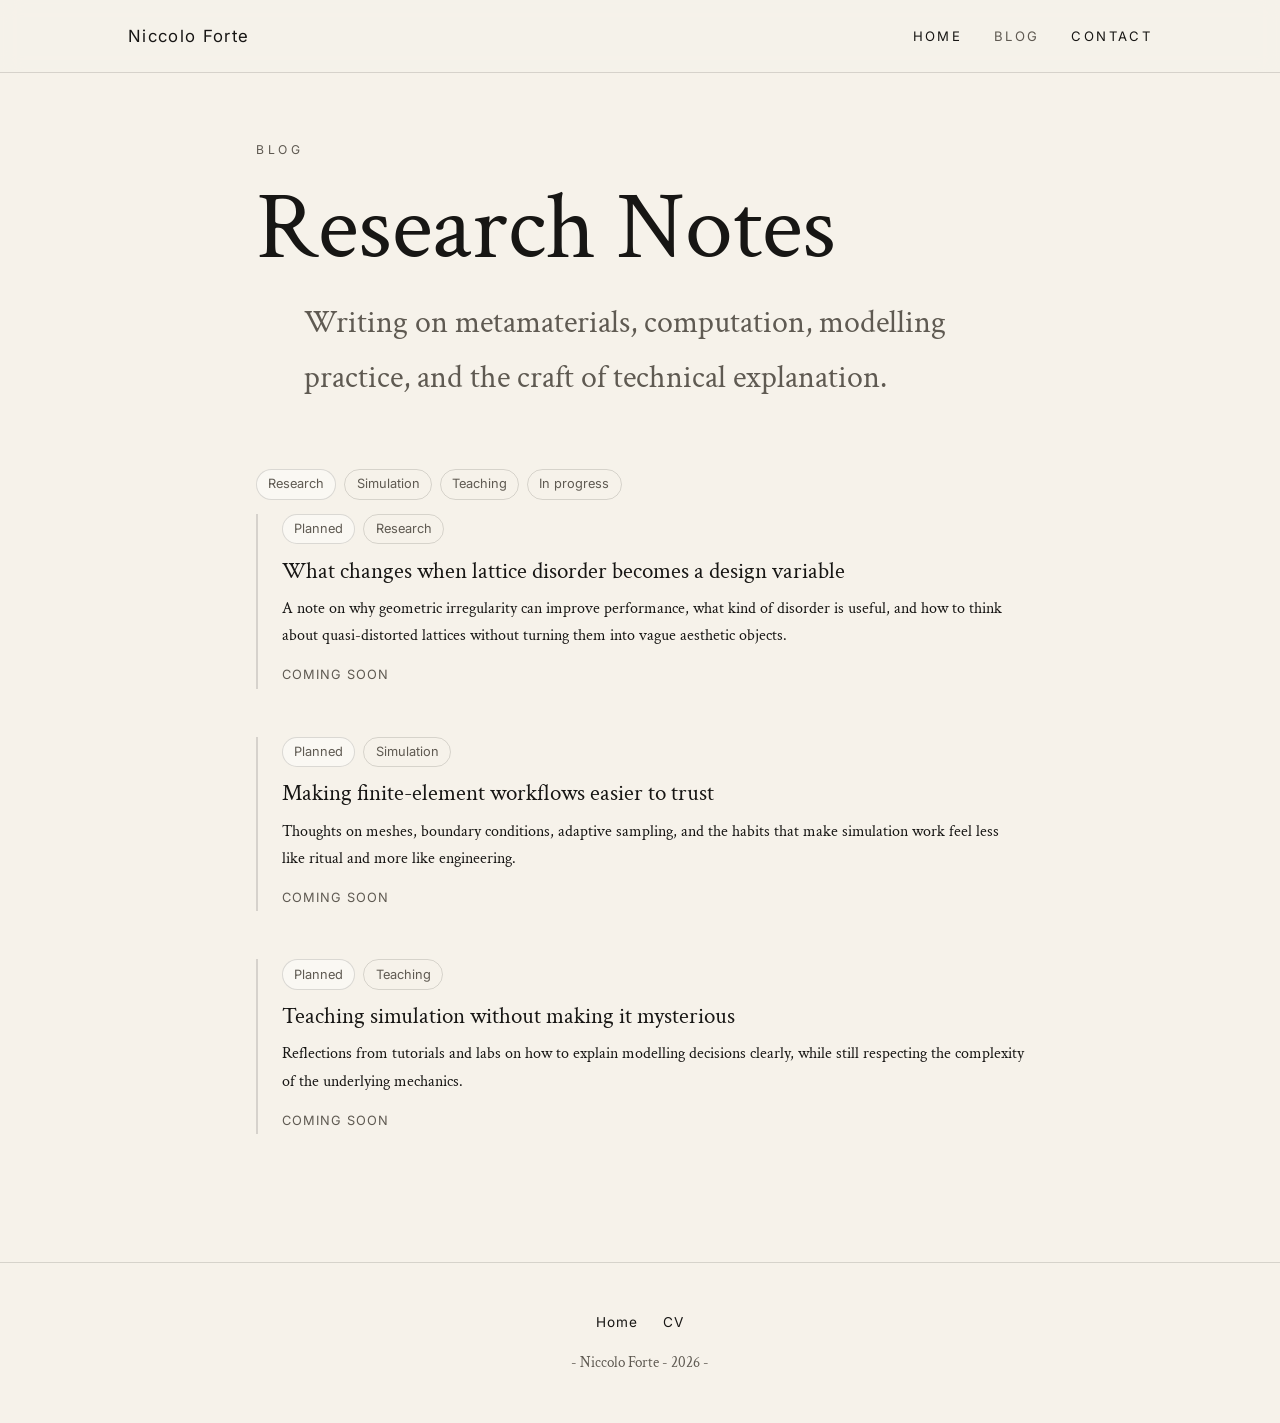
==== blog.html @ 818014cf "Fix website layout and reset to default before personalization." ====
<!DOCTYPE html>
<html lang="en">
  <head>
    <meta charset="UTF-8" />
    <meta name="viewport" content="width=device-width, initial-scale=1.0" />
    <title>Niccolo Forte | Blog</title>
    <meta
      name="description"
      content="Writing by Niccolo Forte on lattice metamaterials, simulation workflows, engineering judgement, and technical teaching."
    />
    <meta name="theme-color" content="#f6f2ea" />
    <link rel="preconnect" href="https://fonts.googleapis.com" />
    <link rel="preconnect" href="https://fonts.gstatic.com" crossorigin />
    <link
      href="https://fonts.googleapis.com/css2?family=Crimson+Text:wght@400;600;700&family=Inter:wght@400;500;600&display=swap"
      rel="stylesheet"
    />
    <link rel="icon" type="image/svg+xml" href="favicon.svg" />
    <link rel="stylesheet" href="style.css" />
  </head>
  <body>
    <header class="site-header">
      <div class="frame nav-frame">
        <a class="site-name" href="index.html">Niccolo Forte</a>

        <button
          class="nav-toggle"
          id="navToggle"
          aria-expanded="false"
          aria-controls="siteNav"
          aria-label="Toggle menu"
        >
          <span></span>
          <span></span>
          <span></span>
        </button>

        <nav class="site-nav" id="siteNav">
          <a href="index.html">Home</a>
          <a href="blog.html" aria-current="page">Blog</a>
          <a href="index.html#contact">Contact</a>
        </nav>
      </div>
    </header>

    <main>
      <section class="blog-hero">
        <div class="section-inner narrow reveal">
          <p class="hero-role">Blog</p>
          <h1 class="blog-title">Research Notes</h1>
          <p class="blog-subtitle">
            Writing on metamaterials, computation, modelling practice, and the craft of technical
            explanation.
          </p>
        </div>
      </section>

      <section class="section blog-section">
        <div class="section-inner narrow">
          <div class="tag-row reveal">
            <span class="tag">Research</span>
            <span class="tag tag-muted">Simulation</span>
            <span class="tag tag-muted">Teaching</span>
            <span class="tag tag-muted">In progress</span>
          </div>

          <div class="timeline-list blog-list">
            <article class="timeline-item reveal">
              <div class="tag-row">
                <span class="tag">Planned</span>
                <span class="tag tag-muted">Research</span>
              </div>
              <h2 class="blog-entry-title">What changes when lattice disorder becomes a design variable</h2>
              <p>
                A note on why geometric irregularity can improve performance, what kind of disorder
                is useful, and how to think about quasi-distorted lattices without turning them into
                vague aesthetic objects.
              </p>
              <span class="blog-more">Coming soon</span>
            </article>

            <article class="timeline-item reveal" style="--delay: 80ms">
              <div class="tag-row">
                <span class="tag">Planned</span>
                <span class="tag tag-muted">Simulation</span>
              </div>
              <h2 class="blog-entry-title">Making finite-element workflows easier to trust</h2>
              <p>
                Thoughts on meshes, boundary conditions, adaptive sampling, and the habits that make
                simulation work feel less like ritual and more like engineering.
              </p>
              <span class="blog-more">Coming soon</span>
            </article>

            <article class="timeline-item reveal" style="--delay: 160ms">
              <div class="tag-row">
                <span class="tag">Planned</span>
                <span class="tag tag-muted">Teaching</span>
              </div>
              <h2 class="blog-entry-title">Teaching simulation without making it mysterious</h2>
              <p>
                Reflections from tutorials and labs on how to explain modelling decisions clearly,
                while still respecting the complexity of the underlying mechanics.
              </p>
              <span class="blog-more">Coming soon</span>
            </article>
          </div>
        </div>
      </section>
    </main>

    <footer class="site-footer">
      <div class="section-inner footer-inner">
        <div class="footer-links">
          <a href="index.html">Home</a>
          <a href="assets/Niccolo-Forte-CV.pdf" target="_blank" rel="noreferrer">CV</a>
        </div>
        <p>- Niccolo Forte - <span id="year"></span> -</p>
      </div>
    </footer>

    <script src="script.js"></script>
  </body>
</html>
---- style.css ----
:root {
  --bg: #f6f2ea;
  --bg-soft: #f1ece3;
  --card: #efe8de;
  --text: #171614;
  --muted: #5f5a52;
  --border: rgba(23, 22, 20, 0.14);
  --border-strong: rgba(23, 22, 20, 0.24);
  --accent: #22201d;
  --accent-soft: rgba(23, 22, 20, 0.04);
  --frame: 64rem;
  --narrow: 48rem;
  --transition: 220ms ease;
}

* {
  box-sizing: border-box;
}

html {
  scroll-behavior: smooth;
}

body {
  margin: 0;
  background: var(--bg);
  color: var(--text);
  font-family: "Crimson Text", Georgia, serif;
  line-height: 1.7;
}

img,
svg {
  display: block;
  max-width: 100%;
}

a {
  color: inherit;
  text-decoration: none;
}

p {
  margin: 0;
}

h1,
h2,
h3 {
  margin: 0;
  font-weight: 400;
  letter-spacing: 0;
  line-height: 1.08;
}

button,
a,
.site-nav,
.site-name,
.hero-role,
.hero-links,
.section-index,
.tag,
.timeline-meta,
.timeline-subtle,
.outline-button,
.footer-links,
.blog-more {
  font-family: "Inter", "Segoe UI", sans-serif;
}

.frame,
.section-inner {
  width: min(calc(100% - 3rem), var(--frame));
  margin: 0 auto;
}

.narrow {
  width: min(calc(100% - 3rem), var(--narrow));
}

.center-text {
  text-align: center;
}

.site-header {
  position: fixed;
  inset: 0 0 auto;
  z-index: 20;
  background: rgba(246, 242, 234, 0.9);
  backdrop-filter: blur(10px);
  border-bottom: 1px solid var(--border);
}

.nav-frame {
  min-height: 4.5rem;
  display: flex;
  align-items: center;
  justify-content: space-between;
  gap: 1.5rem;
}

.site-name {
  font-size: 1.05rem;
  letter-spacing: 0.08em;
}

.site-nav {
  display: flex;
  align-items: center;
  gap: 2rem;
  font-size: 0.82rem;
  letter-spacing: 0.18em;
  text-transform: uppercase;
}

.site-nav a,
.footer-links a,
.hero-links a,
.inline-link,
.outline-button {
  transition:
    color var(--transition),
    border-color var(--transition),
    background-color var(--transition),
    transform var(--transition);
}

.site-nav a:hover,
.site-nav a:focus-visible,
.footer-links a:hover,
.hero-links a:hover,
.inline-link:hover {
  color: var(--muted);
}

.site-nav a[aria-current="page"] {
  color: var(--muted);
}

.nav-toggle {
  display: none;
  width: 1.5rem;
  height: 1.1rem;
  padding: 0;
  border: 0;
  background: transparent;
  cursor: pointer;
  position: relative;
}

.nav-toggle span {
  position: absolute;
  left: 0;
  width: 100%;
  height: 1px;
  background: var(--text);
  transition: transform var(--transition), opacity var(--transition), top var(--transition), bottom var(--transition);
}

.nav-toggle span:nth-child(1) {
  top: 0;
}

.nav-toggle span:nth-child(2) {
  top: 50%;
  transform: translateY(-50%);
}

.nav-toggle span:nth-child(3) {
  bottom: 0;
}

.nav-toggle[aria-expanded="true"] span:nth-child(1) {
  top: 50%;
  transform: translateY(-50%) rotate(45deg);
}

.nav-toggle[aria-expanded="true"] span:nth-child(2) {
  opacity: 0;
}

.nav-toggle[aria-expanded="true"] span:nth-child(3) {
  bottom: 50%;
  transform: translateY(50%) rotate(-45deg);
}

.hero,
.blog-hero {
  position: relative;
  padding: 6rem 1.5rem 3rem;
}

.hero {
  min-height: 100vh;
  display: flex;
  align-items: center;
  justify-content: center;
  overflow: hidden;
}

.hero-inner {
  position: relative;
  z-index: 1;
  max-width: 46rem;
  text-align: center;
}

.hero-background {
  position: absolute;
  inset: 6rem 0 auto;
  width: 100%;
  opacity: 0.18;
  pointer-events: none;
  mask-image: linear-gradient(to bottom, black 22%, transparent 78%);
  -webkit-mask-image: linear-gradient(to bottom, black 22%, transparent 78%);
}

.hero-role,
.section-index {
  display: inline-block;
  color: var(--muted);
  font-size: 0.76rem;
  letter-spacing: 0.3em;
  text-transform: uppercase;
}

.hero-role {
  margin-bottom: 1rem;
}

.hero h1,
.blog-title {
  font-size: clamp(3.2rem, 9vw, 6rem);
  margin-bottom: 1rem;
}

.hero-subtitle,
.blog-subtitle {
  font-size: clamp(1.4rem, 3vw, 2rem);
  color: var(--muted);
  max-width: 42rem;
  margin: 0 auto;
}

.hero-detail {
  margin-top: 0.5rem;
  font-size: 1.15rem;
  color: var(--muted);
  font-style: italic;
}

.hero-links {
  display: flex;
  justify-content: center;
  gap: 1.5rem;
  margin-top: 2.75rem;
}

.hero-links a {
  color: var(--muted);
}

.hero-links svg,
.outline-button svg {
  width: 1.15rem;
  height: 1.15rem;
  stroke: currentColor;
  fill: none;
  stroke-linecap: round;
  stroke-linejoin: round;
  stroke-width: 1.7;
}

.scroll-cue {
  position: absolute;
  bottom: 2.5rem;
  left: 50%;
  transform: translateX(-50%);
  color: var(--muted);
  animation: float 2s ease-in-out infinite;
}

.scroll-cue svg {
  width: 1.3rem;
  height: 1.3rem;
  stroke: currentColor;
  fill: none;
  stroke-linecap: round;
  stroke-linejoin: round;
  stroke-width: 1.7;
}

.section {
  padding: 8rem 0;
}

.section-alt {
  background: var(--card);
  border-top: 1px solid var(--border);
  border-bottom: 1px solid var(--border);
}

.section-title {
  font-size: clamp(2.4rem, 4.3vw, 3.5rem);
  margin-bottom: 3rem;
}

.section-title-centered {
  text-align: center;
  font-size: 1.15rem;
  letter-spacing: 0.2em;
  text-transform: uppercase;
  margin: 1.25rem 0 2.5rem;
}

.section-intro {
  max-width: 38rem;
  margin-bottom: 3rem;
  color: var(--muted);
  font-size: 1.1rem;
}

.body-copy {
  max-width: 42rem;
  margin: 0 auto;
  color: var(--text);
  font-size: 1.06rem;
}

.body-copy p + p {
  margin-top: 1.55rem;
}

.interest-grid {
  display: grid;
  grid-template-columns: repeat(2, minmax(0, 1fr));
  gap: 3rem;
}

.interest-card h3 {
  font-size: 1.45rem;
  margin-bottom: 0.75rem;
}

.interest-card p {
  color: var(--muted);
  font-size: 1.02rem;
}

.interest-figure {
  margin: 0 0 1.25rem;
}

.figure-shell {
  height: 10rem;
  display: flex;
  align-items: center;
  justify-content: center;
  padding: 0.9rem;
  border: 1px solid var(--border);
  border-radius: 0.5rem;
  overflow: hidden;
  background: var(--bg-soft);
}

.interest-figure figcaption {
  margin-top: 0.7rem;
  color: var(--muted);
  font-size: 0.82rem;
  font-style: italic;
  text-align: center;
}

.timeline-list {
  display: grid;
  gap: 3rem;
}

.timeline-item {
  padding-left: 1.5rem;
  border-left: 2px solid var(--border);
  transition: border-color var(--transition);
}

.timeline-item:hover {
  border-color: var(--border-strong);
}

.timeline-meta,
.timeline-subtle,
.tag,
.blog-more {
  color: var(--muted);
  font-size: 0.8rem;
}

.timeline-meta {
  margin-bottom: 0.45rem;
}

.timeline-item h3,
.blog-entry-title {
  font-size: 1.45rem;
  margin-bottom: 0.45rem;
}

.timeline-subtle {
  margin-bottom: 0.8rem;
}

.timeline-item p:last-child {
  color: var(--muted);
}

.education-block {
  margin-top: 4rem;
  padding-top: 3rem;
  border-top: 1px solid var(--border);
}

.education-heading {
  font-size: 1.45rem;
  margin-bottom: 2rem;
}

.education-row {
  display: flex;
  justify-content: space-between;
  align-items: flex-start;
  gap: 1.5rem;
}

.education-row + .education-row {
  margin-top: 1.5rem;
}

.education-degree {
  font-size: 1.02rem;
  font-weight: 600;
}

.education-school,
.education-note,
.education-years {
  color: var(--muted);
}

.education-school,
.education-years {
  font-size: 0.92rem;
}

.education-note {
  margin-top: 0.3rem;
  font-size: 0.92rem;
  font-style: italic;
}

.education-years {
  white-space: nowrap;
  padding-left: 1rem;
}

.tag-row {
  display: flex;
  flex-wrap: wrap;
  gap: 0.5rem;
  margin-bottom: 0.9rem;
}

.tag {
  display: inline-flex;
  align-items: center;
  min-height: 1.9rem;
  padding: 0.2rem 0.7rem;
  border: 1px solid var(--border);
  border-radius: 999px;
  background: rgba(255, 255, 255, 0.45);
}

.tag-muted {
  background: transparent;
}

.outline-button {
  display: inline-flex;
  align-items: center;
  justify-content: center;
  gap: 0.7rem;
  min-height: 3.25rem;
  padding: 0.95rem 1.6rem;
  border: 1px solid var(--text);
  background: transparent;
  color: var(--text);
  font-size: 0.9rem;
  letter-spacing: 0.1em;
  text-transform: uppercase;
}

.outline-button:hover,
.outline-button:focus-visible {
  background: var(--text);
  color: var(--bg);
}

.outline-button-muted {
  border-color: var(--border-strong);
}

.contact-actions {
  display: flex;
  flex-wrap: wrap;
  justify-content: center;
  gap: 1rem;
}

.blog-hero {
  padding-top: 8.5rem;
  padding-bottom: 3rem;
}

.blog-title {
  margin-bottom: 1rem;
}

.blog-section {
  padding-top: 1rem;
}

.blog-entry-title {
  margin-bottom: 0.7rem;
}

.blog-more {
  display: inline-block;
  margin-top: 0.95rem;
  letter-spacing: 0.08em;
  text-transform: uppercase;
}

.site-footer {
  border-top: 1px solid var(--border);
  padding: 3rem 0;
}

.footer-inner {
  text-align: center;
}

.footer-links {
  display: flex;
  justify-content: center;
  gap: 1.5rem;
  margin-bottom: 1rem;
  font-size: 0.85rem;
  letter-spacing: 0.08em;
}

.footer-inner p {
  color: var(--muted);
  font-size: 0.92rem;
}

.reveal {
  opacity: 0;
  transform: translateY(20px);
  transition:
    opacity 650ms ease,
    transform 650ms ease;
  transition-delay: var(--delay, 0ms);
}

.reveal.is-visible {
  opacity: 1;
  transform: translateY(0);
}

@keyframes float {
  0%,
  100% {
    transform: translateX(-50%) translateY(0);
  }

  50% {
    transform: translateX(-50%) translateY(8px);
  }
}

@media (max-width: 840px) {
  .nav-toggle {
    display: inline-block;
  }

  .site-nav {
    position: absolute;
    top: 4.5rem;
    left: 1.5rem;
    right: 1.5rem;
    display: none;
    flex-direction: column;
    align-items: flex-start;
    gap: 1rem;
    padding: 1.15rem 1.2rem;
    border-top: 1px solid var(--border);
    border-bottom: 1px solid var(--border);
    background: rgba(246, 242, 234, 0.96);
  }

  .site-nav.open {
    display: flex;
  }

  .interest-grid {
    grid-template-columns: 1fr;
    gap: 2.25rem;
  }

  .education-row {
    flex-direction: column;
    gap: 0.55rem;
  }

  .education-years {
    padding-left: 0;
  }

  .hero-links {
    gap: 1.1rem;
  }
}

@media (max-width: 640px) {
  .frame,
  .section-inner,
  .narrow {
    width: min(calc(100% - 2rem), var(--frame));
  }

  .section {
    padding: 6rem 0;
  }

  .hero,
  .blog-hero {
    padding-left: 1rem;
    padding-right: 1rem;
  }

  .hero-subtitle,
  .blog-subtitle {
    font-size: 1.25rem;
  }

  .hero-detail {
    font-size: 1rem;
  }

  .section-title {
    margin-bottom: 2.25rem;
  }

  .outline-button {
    width: 100%;
  }

  .contact-actions {
    flex-direction: column;
  }

  .footer-links {
    flex-wrap: wrap;
  }
}
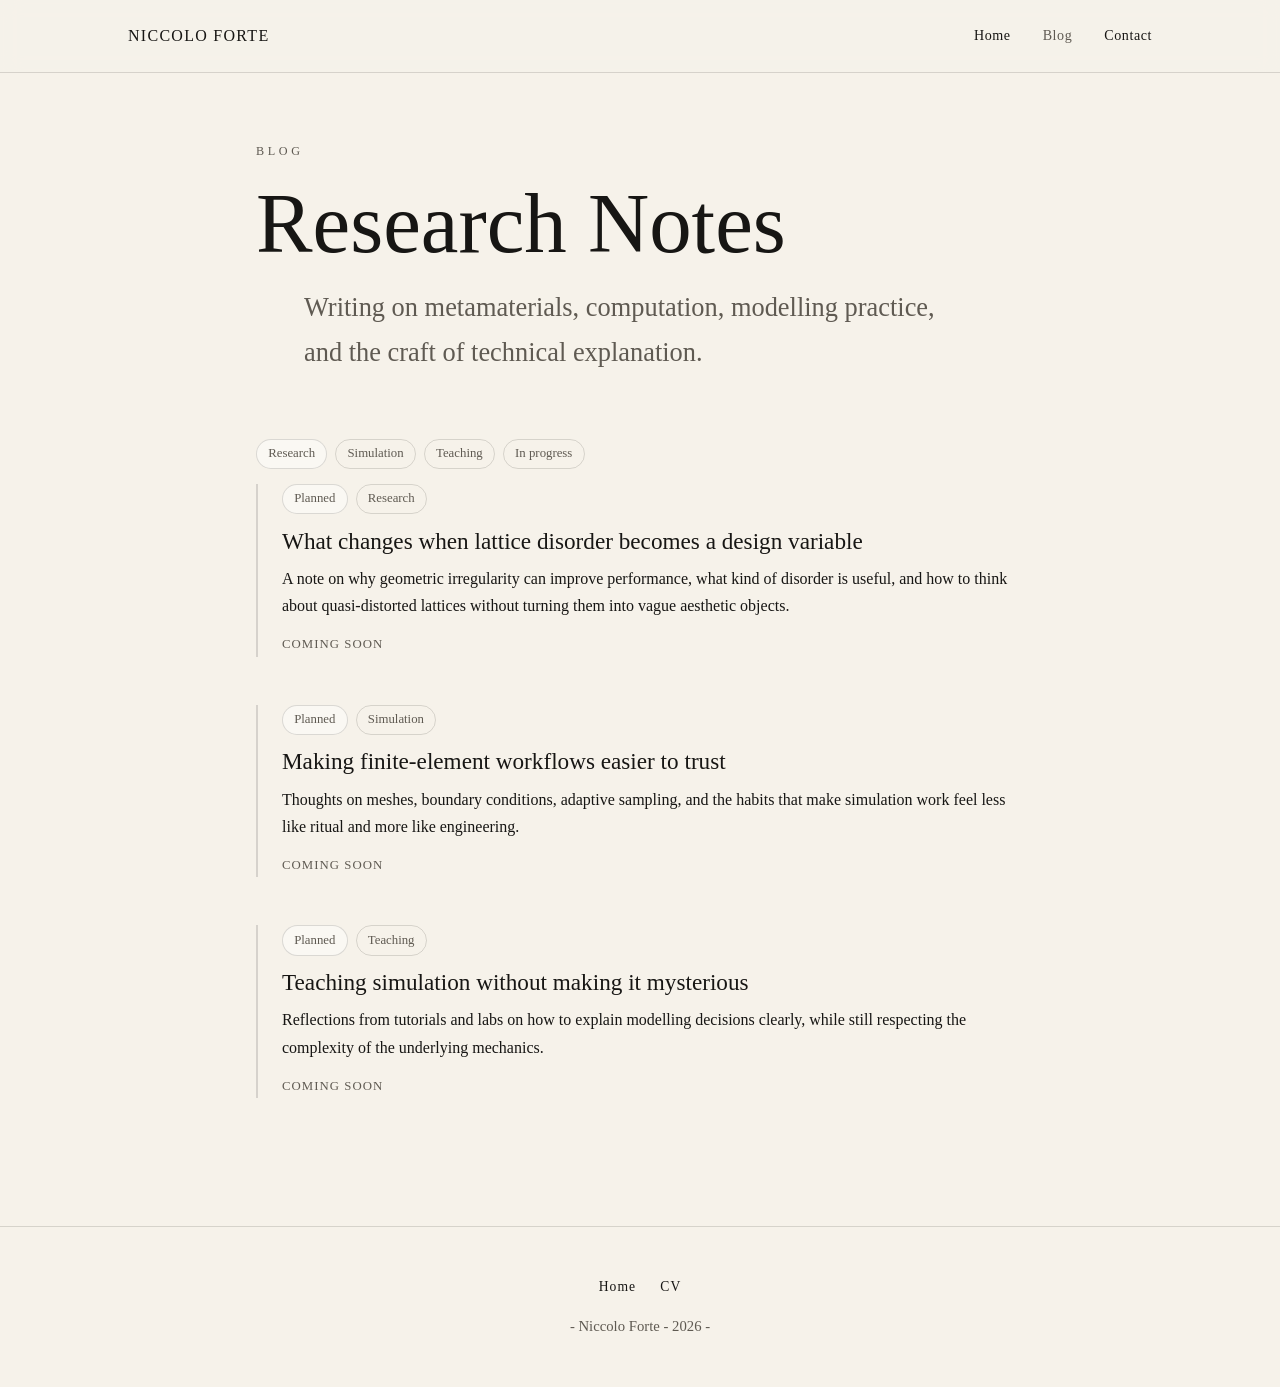
==== commit d7338207: "Update style" ====
--- a/blog.html
+++ b/blog.html
@@ -9,12 +9,6 @@
       content="Writing by Niccolo Forte on lattice metamaterials, simulation workflows, engineering judgement, and technical teaching."
     />
     <meta name="theme-color" content="#f6f2ea" />
-    <link rel="preconnect" href="https://fonts.googleapis.com" />
-    <link rel="preconnect" href="https://fonts.gstatic.com" crossorigin />
-    <link
-      href="https://fonts.googleapis.com/css2?family=Crimson+Text:wght@400;600;700&family=Inter:wght@400;500;600&display=swap"
-      rel="stylesheet"
-    />
     <link rel="icon" type="image/svg+xml" href="favicon.svg" />
     <link rel="stylesheet" href="style.css" />
   </head>
--- a/style.css
+++ b/style.css
@@ -25,7 +25,7 @@
   margin: 0;
   background: var(--bg);
   color: var(--text);
-  font-family: "Crimson Text", Georgia, serif;
+  font-family: "Times New Roman", Times, serif;
   line-height: 1.7;
 }
 
@@ -53,22 +53,6 @@
   line-height: 1.08;
 }
 
-button,
-a,
-.site-nav,
-.site-name,
-.hero-role,
-.hero-links,
-.section-index,
-.tag,
-.timeline-meta,
-.timeline-subtle,
-.outline-button,
-.footer-links,
-.blog-more {
-  font-family: "Inter", "Segoe UI", sans-serif;
-}
-
 .frame,
 .section-inner {
   width: min(calc(100% - 3rem), var(--frame));
@@ -101,17 +85,18 @@
 }
 
 .site-name {
-  font-size: 1.05rem;
+  font-size: 1rem;
   letter-spacing: 0.08em;
+  text-transform: uppercase;
 }
 
 .site-nav {
   display: flex;
   align-items: center;
   gap: 2rem;
-  font-size: 0.82rem;
-  letter-spacing: 0.18em;
-  text-transform: uppercase;
+  font-size: 0.88rem;
+  letter-spacing: 0.04em;
+  text-transform: none;
 }
 
 .site-nav a,
@@ -231,21 +216,25 @@
 
 .hero h1,
 .blog-title {
-  font-size: clamp(3.2rem, 9vw, 6rem);
+  font-size: clamp(2.9rem, 8vw, 5.3rem);
   margin-bottom: 1rem;
 }
 
 .hero-subtitle,
 .blog-subtitle {
-  font-size: clamp(1.4rem, 3vw, 2rem);
+  font-size: clamp(1.2rem, 2.6vw, 1.65rem);
   color: var(--muted);
   max-width: 42rem;
   margin: 0 auto;
 }
 
+.hero-subtitle span {
+  display: block;
+}
+
 .hero-detail {
   margin-top: 0.5rem;
-  font-size: 1.15rem;
+  font-size: 1.02rem;
   color: var(--muted);
   font-style: italic;
 }
@@ -302,15 +291,15 @@
 }
 
 .section-title {
-  font-size: clamp(2.4rem, 4.3vw, 3.5rem);
+  font-size: clamp(2rem, 3.6vw, 2.9rem);
   margin-bottom: 3rem;
 }
 
 .section-title-centered {
   text-align: center;
-  font-size: 1.15rem;
-  letter-spacing: 0.2em;
-  text-transform: uppercase;
+  font-size: 1rem;
+  letter-spacing: 0.12em;
+  text-transform: none;
   margin: 1.25rem 0 2.5rem;
 }
 
@@ -494,8 +483,8 @@
   background: transparent;
   color: var(--text);
   font-size: 0.9rem;
-  letter-spacing: 0.1em;
-  text-transform: uppercase;
+  letter-spacing: 0.03em;
+  text-transform: none;
 }
 
 .outline-button:hover,
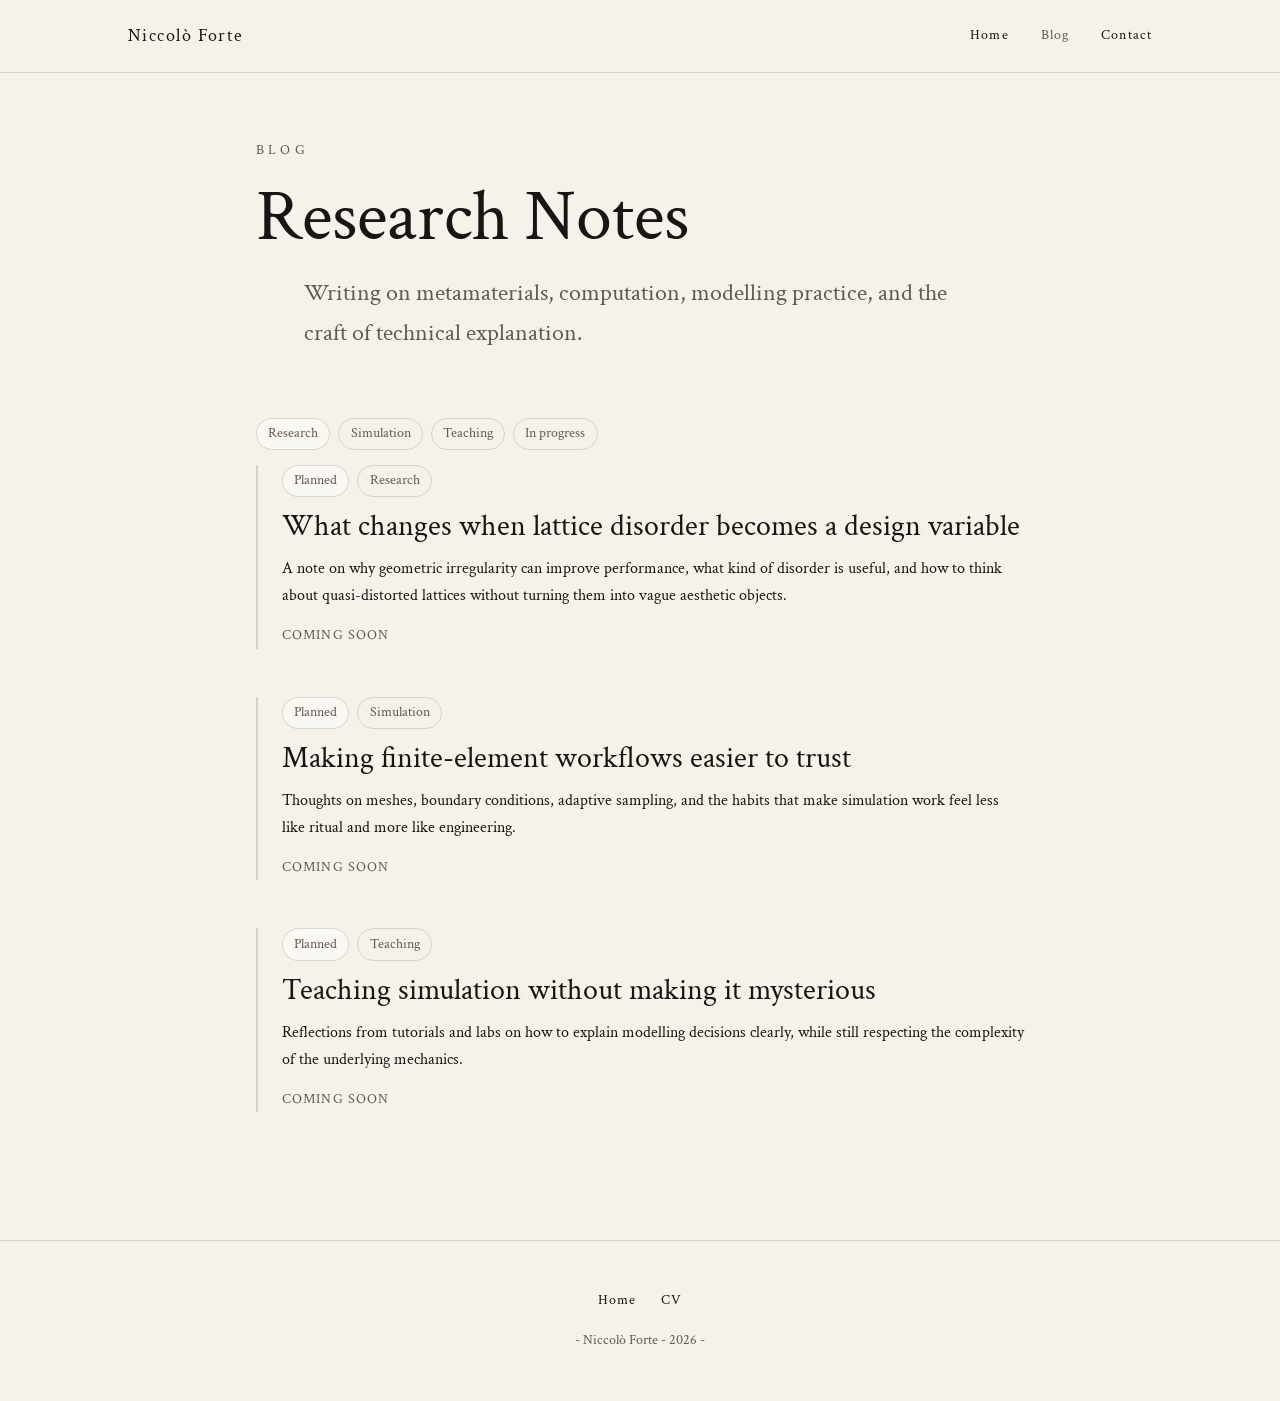
==== commit 9761092e: "Update overall formatting and logo." ====
--- a/blog.html
+++ b/blog.html
@@ -3,19 +3,25 @@
   <head>
     <meta charset="UTF-8" />
     <meta name="viewport" content="width=device-width, initial-scale=1.0" />
-    <title>Niccolo Forte | Blog</title>
+    <title>Niccolò Forte | Blog</title>
     <meta
       name="description"
-      content="Writing by Niccolo Forte on lattice metamaterials, simulation workflows, engineering judgement, and technical teaching."
+      content="Writing by Niccolò Forte on lattice metamaterials, simulation workflows, engineering judgement, and technical teaching."
     />
     <meta name="theme-color" content="#f6f2ea" />
-    <link rel="icon" type="image/svg+xml" href="favicon.svg" />
+    <link rel="preconnect" href="https://fonts.googleapis.com" />
+    <link rel="preconnect" href="https://fonts.gstatic.com" crossorigin />
+    <link
+      href="https://fonts.googleapis.com/css2?family=Crimson+Text:wght@400;600;700&display=swap"
+      rel="stylesheet"
+    />
+    <link rel="icon" type="image/png" href="favicon.png" />
     <link rel="stylesheet" href="style.css" />
   </head>
   <body>
     <header class="site-header">
       <div class="frame nav-frame">
-        <a class="site-name" href="index.html">Niccolo Forte</a>
+        <a class="site-name" href="index.html">Niccolò Forte</a>
 
         <button
           class="nav-toggle"
@@ -109,7 +115,7 @@
           <a href="index.html">Home</a>
           <a href="assets/Niccolo-Forte-CV.pdf" target="_blank" rel="noreferrer">CV</a>
         </div>
-        <p>- Niccolo Forte - <span id="year"></span> -</p>
+        <p>- Niccolò Forte - <span id="year"></span> -</p>
       </div>
     </footer>
 
--- a/style.css
+++ b/style.css
@@ -25,7 +25,7 @@
   margin: 0;
   background: var(--bg);
   color: var(--text);
-  font-family: "Times New Roman", Times, serif;
+  font-family: "CMU Serif", "Crimson Text", "Times New Roman", Times, serif;
   line-height: 1.7;
 }
 
@@ -85,17 +85,17 @@
 }
 
 .site-name {
-  font-size: 1rem;
+  font-size: 1.125rem;
   letter-spacing: 0.08em;
-  text-transform: uppercase;
+  text-transform: none;
 }
 
 .site-nav {
   display: flex;
   align-items: center;
   gap: 2rem;
-  font-size: 0.88rem;
-  letter-spacing: 0.04em;
+  font-size: 0.875rem;
+  letter-spacing: 0.08em;
   text-transform: none;
 }
 
@@ -205,7 +205,7 @@
 .section-index {
   display: inline-block;
   color: var(--muted);
-  font-size: 0.76rem;
+  font-size: 0.875rem;
   letter-spacing: 0.3em;
   text-transform: uppercase;
 }
@@ -216,16 +216,17 @@
 
 .hero h1,
 .blog-title {
-  font-size: clamp(2.9rem, 8vw, 5.3rem);
+  font-size: 3rem;
   margin-bottom: 1rem;
 }
 
 .hero-subtitle,
 .blog-subtitle {
-  font-size: clamp(1.2rem, 2.6vw, 1.65rem);
+  font-size: 1.25rem;
   color: var(--muted);
   max-width: 42rem;
   margin: 0 auto;
+  font-weight: 400;
 }
 
 .hero-subtitle span {
@@ -234,7 +235,7 @@
 
 .hero-detail {
   margin-top: 0.5rem;
-  font-size: 1.02rem;
+  font-size: 1.125rem;
   color: var(--muted);
   font-style: italic;
 }
@@ -252,8 +253,8 @@
 
 .hero-links svg,
 .outline-button svg {
-  width: 1.15rem;
-  height: 1.15rem;
+  width: 1.25rem;
+  height: 1.25rem;
   stroke: currentColor;
   fill: none;
   stroke-linecap: round;
@@ -291,15 +292,15 @@
 }
 
 .section-title {
-  font-size: clamp(2rem, 3.6vw, 2.9rem);
+  font-size: 1.875rem;
   margin-bottom: 3rem;
 }
 
 .section-title-centered {
   text-align: center;
-  font-size: 1rem;
-  letter-spacing: 0.12em;
-  text-transform: none;
+  font-size: 1.125rem;
+  letter-spacing: 0.2em;
+  text-transform: uppercase;
   margin: 1.25rem 0 2.5rem;
 }
 
@@ -307,14 +308,14 @@
   max-width: 38rem;
   margin-bottom: 3rem;
   color: var(--muted);
-  font-size: 1.1rem;
+  font-size: 1.25rem;
 }
 
 .body-copy {
   max-width: 42rem;
   margin: 0 auto;
   color: var(--text);
-  font-size: 1.06rem;
+  font-size: 0.95rem;
 }
 
 .body-copy p + p {
@@ -328,13 +329,13 @@
 }
 
 .interest-card h3 {
-  font-size: 1.45rem;
+  font-size: 1.25rem;
   margin-bottom: 0.75rem;
 }
 
 .interest-card p {
   color: var(--muted);
-  font-size: 1.02rem;
+  font-size: 1rem;
 }
 
 .interest-figure {
@@ -356,7 +357,7 @@
 .interest-figure figcaption {
   margin-top: 0.7rem;
   color: var(--muted);
-  font-size: 0.82rem;
+  font-size: 0.75rem;
   font-style: italic;
   text-align: center;
 }
@@ -381,7 +382,7 @@
 .tag,
 .blog-more {
   color: var(--muted);
-  font-size: 0.8rem;
+  font-size: 0.875rem;
 }
 
 .timeline-meta {
@@ -390,7 +391,7 @@
 
 .timeline-item h3,
 .blog-entry-title {
-  font-size: 1.45rem;
+  font-size: 1.125rem;
   margin-bottom: 0.45rem;
 }
 
@@ -409,7 +410,7 @@
 }
 
 .education-heading {
-  font-size: 1.45rem;
+  font-size: 1.25rem;
   margin-bottom: 2rem;
 }
 
@@ -425,7 +426,7 @@
 }
 
 .education-degree {
-  font-size: 1.02rem;
+  font-size: 1rem;
   font-weight: 600;
 }
 
@@ -437,12 +438,12 @@
 
 .education-school,
 .education-years {
-  font-size: 0.92rem;
+  font-size: 0.875rem;
 }
 
 .education-note {
   margin-top: 0.3rem;
-  font-size: 0.92rem;
+  font-size: 0.875rem;
   font-style: italic;
 }
 
@@ -482,7 +483,7 @@
   border: 1px solid var(--text);
   background: transparent;
   color: var(--text);
-  font-size: 0.9rem;
+  font-size: 0.875rem;
   letter-spacing: 0.03em;
   text-transform: none;
 }
@@ -519,6 +520,7 @@
 
 .blog-entry-title {
   margin-bottom: 0.7rem;
+  font-size: 1.5rem;
 }
 
 .blog-more {
@@ -542,13 +544,13 @@
   justify-content: center;
   gap: 1.5rem;
   margin-bottom: 1rem;
-  font-size: 0.85rem;
+  font-size: 0.875rem;
   letter-spacing: 0.08em;
 }
 
 .footer-inner p {
   color: var(--muted);
-  font-size: 0.92rem;
+  font-size: 0.875rem;
 }
 
 .reveal {
@@ -642,7 +644,7 @@
   }
 
   .hero-detail {
-    font-size: 1rem;
+    font-size: 1.125rem;
   }
 
   .section-title {
@@ -661,3 +663,23 @@
     flex-wrap: wrap;
   }
 }
+
+@media (min-width: 768px) {
+  .hero h1,
+  .blog-title {
+    font-size: 4.5rem;
+  }
+
+  .hero-subtitle,
+  .blog-subtitle {
+    font-size: 1.5rem;
+  }
+
+  .section-title {
+    font-size: 2.25rem;
+  }
+
+  .blog-entry-title {
+    font-size: 1.875rem;
+  }
+}
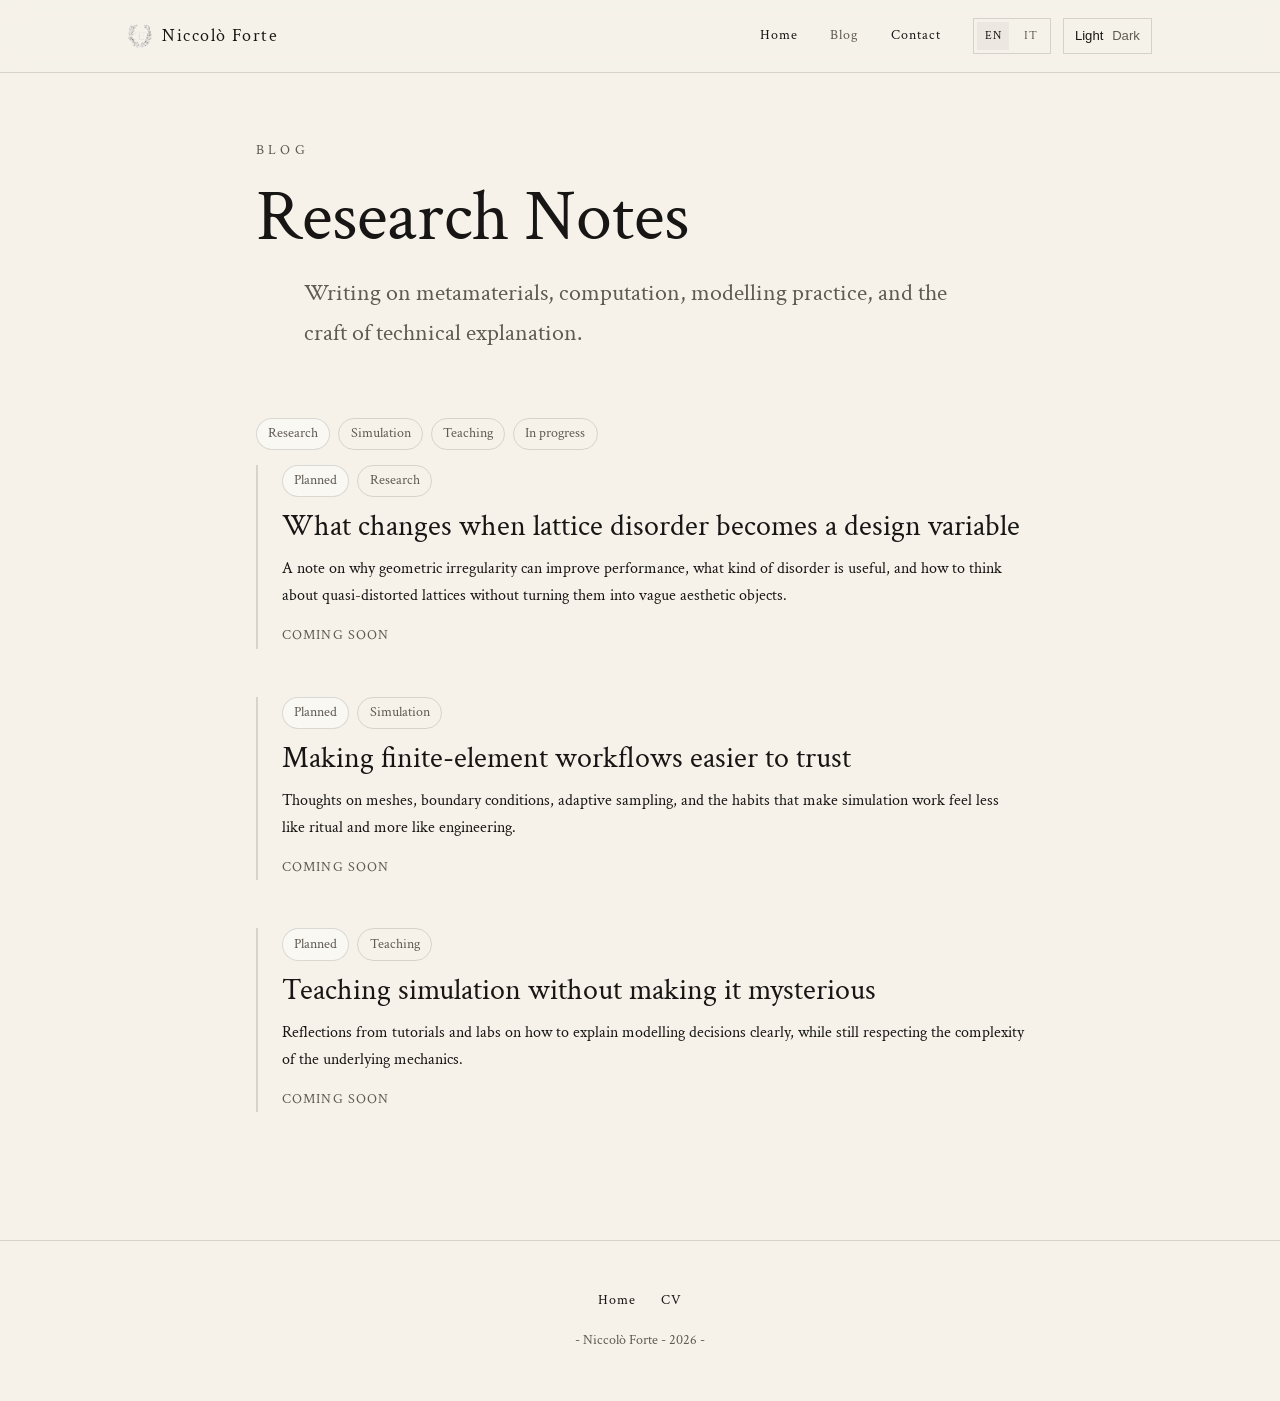
==== commit c3b19ec7: "Update, add theme toggle, add it language." ====
--- a/blog.html
+++ b/blog.html
@@ -9,6 +9,8 @@
       content="Writing by Niccolò Forte on lattice metamaterials, simulation workflows, engineering judgement, and technical teaching."
     />
     <meta name="theme-color" content="#f6f2ea" />
+    <link rel="alternate" hreflang="en" href="https://niccoloforte.com/blog.html" />
+    <link rel="alternate" hreflang="it" href="https://niccoloforte.com/blog.html?lang=it" />
     <link rel="preconnect" href="https://fonts.googleapis.com" />
     <link rel="preconnect" href="https://fonts.gstatic.com" crossorigin />
     <link
@@ -18,10 +20,13 @@
     <link rel="icon" type="image/png" href="favicon.png" />
     <link rel="stylesheet" href="style.css" />
   </head>
-  <body>
+  <body data-page="blog">
     <header class="site-header">
       <div class="frame nav-frame">
-        <a class="site-name" href="index.html">Niccolò Forte</a>
+        <a class="site-name" href="index.html">
+          <img class="site-mark" src="favicon.png" alt="" aria-hidden="true" />
+          <span>Niccolò Forte</span>
+        </a>
 
         <button
           class="nav-toggle"
@@ -29,6 +34,7 @@
           aria-expanded="false"
           aria-controls="siteNav"
           aria-label="Toggle menu"
+          data-i18n-aria-label="navToggleLabel"
         >
           <span></span>
           <span></span>
@@ -36,19 +42,46 @@
         </button>
 
         <nav class="site-nav" id="siteNav">
-          <a href="index.html">Home</a>
-          <a href="blog.html" aria-current="page">Blog</a>
-          <a href="index.html#contact">Contact</a>
+          <a href="index.html" data-i18n="navHome">Home</a>
+          <a href="blog.html" aria-current="page" data-i18n="navBlog">Blog</a>
+          <a href="index.html#contact" data-i18n="navContact">Contact</a>
         </nav>
+
+        <div class="header-tools">
+          <div
+            class="lang-switcher"
+            aria-label="Language selector"
+            data-i18n-aria-label="languageSelectorLabel"
+          >
+            <a class="lang-link" href="blog.html?lang=en" data-lang-switch="en" aria-current="page">EN</a>
+            <a class="lang-link" href="blog.html?lang=it" data-lang-switch="it">IT</a>
+          </div>
+
+          <button
+            class="theme-toggle"
+            id="themeToggle"
+            type="button"
+            aria-label="Toggle dark mode"
+            aria-pressed="false"
+            title="Toggle dark mode"
+            data-light-label="Light"
+            data-dark-label="Dark"
+            data-light-title="Switch to light mode"
+            data-dark-title="Switch to dark mode"
+          >
+            <span class="theme-toggle-sun" aria-hidden="true">Light</span>
+            <span class="theme-toggle-moon" aria-hidden="true">Dark</span>
+          </button>
+        </div>
       </div>
     </header>
 
     <main>
       <section class="blog-hero">
         <div class="section-inner narrow reveal">
-          <p class="hero-role">Blog</p>
-          <h1 class="blog-title">Research Notes</h1>
-          <p class="blog-subtitle">
+          <p class="hero-role" data-i18n="heroRole">Blog</p>
+          <h1 class="blog-title" data-i18n="blogTitle">Research Notes</h1>
+          <p class="blog-subtitle" data-i18n="blogSubtitle">
             Writing on metamaterials, computation, modelling practice, and the craft of technical
             explanation.
           </p>
@@ -58,14 +91,14 @@
       <section class="section blog-section">
         <div class="section-inner narrow">
           <div class="tag-row reveal">
-            <span class="tag">Research</span>
-            <span class="tag tag-muted">Simulation</span>
-            <span class="tag tag-muted">Teaching</span>
-            <span class="tag tag-muted">In progress</span>
+            <span class="tag" data-i18n="tagResearch">Research</span>
+            <span class="tag tag-muted" data-i18n="tagSimulation">Simulation</span>
+            <span class="tag tag-muted" data-i18n="tagTeaching">Teaching</span>
+            <span class="tag tag-muted" data-i18n="tagInProgress">In progress</span>
           </div>
 
           <div class="timeline-list blog-list">
-            <article class="timeline-item reveal">
+            <article class="timeline-item reveal" data-i18n-html="blogPost1">
               <div class="tag-row">
                 <span class="tag">Planned</span>
                 <span class="tag tag-muted">Research</span>
@@ -79,7 +112,7 @@
               <span class="blog-more">Coming soon</span>
             </article>
 
-            <article class="timeline-item reveal" style="--delay: 80ms">
+            <article class="timeline-item reveal" style="--delay: 80ms" data-i18n-html="blogPost2">
               <div class="tag-row">
                 <span class="tag">Planned</span>
                 <span class="tag tag-muted">Simulation</span>
@@ -92,7 +125,7 @@
               <span class="blog-more">Coming soon</span>
             </article>
 
-            <article class="timeline-item reveal" style="--delay: 160ms">
+            <article class="timeline-item reveal" style="--delay: 160ms" data-i18n-html="blogPost3">
               <div class="tag-row">
                 <span class="tag">Planned</span>
                 <span class="tag tag-muted">Teaching</span>
@@ -112,7 +145,7 @@
     <footer class="site-footer">
       <div class="section-inner footer-inner">
         <div class="footer-links">
-          <a href="index.html">Home</a>
+          <a href="index.html" data-i18n="navHome">Home</a>
           <a href="assets/Niccolo-Forte-CV.pdf" target="_blank" rel="noreferrer">CV</a>
         </div>
         <p>- Niccolò Forte - <span id="year"></span> -</p>
--- a/style.css
+++ b/style.css
@@ -13,6 +13,18 @@
   --transition: 220ms ease;
 }
 
+body.dark-mode {
+  --bg: #090909;
+  --bg-soft: #141414;
+  --card: #111111;
+  --text: #f3efe7;
+  --muted: #b8b0a4;
+  --border: rgba(243, 239, 231, 0.16);
+  --border-strong: rgba(243, 239, 231, 0.28);
+  --accent: #f3efe7;
+  --accent-soft: rgba(243, 239, 231, 0.05);
+}
+
 * {
   box-sizing: border-box;
 }
@@ -76,18 +88,32 @@
   border-bottom: 1px solid var(--border);
 }
 
+body.dark-mode .site-header {
+  background: rgba(9, 9, 9, 0.9);
+}
+
 .nav-frame {
   min-height: 4.5rem;
   display: flex;
   align-items: center;
   justify-content: space-between;
-  gap: 1.5rem;
+  gap: 1rem;
 }
 
 .site-name {
+  display: inline-flex;
+  align-items: center;
+  gap: 0.65rem;
   font-size: 1.125rem;
   letter-spacing: 0.08em;
   text-transform: none;
+}
+
+.site-mark {
+  width: 1.5rem;
+  height: 1.5rem;
+  flex: 0 0 auto;
+  border-radius: 0.2rem;
 }
 
 .site-nav {
@@ -97,6 +123,14 @@
   font-size: 0.875rem;
   letter-spacing: 0.08em;
   text-transform: none;
+  margin-left: auto;
+}
+
+.header-tools {
+  display: inline-flex;
+  align-items: center;
+  gap: 0.75rem;
+  margin-left: 1rem;
 }
 
 .site-nav a,
@@ -121,6 +155,75 @@
 
 .site-nav a[aria-current="page"] {
   color: var(--muted);
+}
+
+.lang-switcher {
+  display: inline-flex;
+  align-items: center;
+  gap: 0.35rem;
+  padding: 0.18rem;
+  border: 1px solid var(--border);
+  background: transparent;
+}
+
+.lang-link {
+  display: inline-flex;
+  align-items: center;
+  justify-content: center;
+  min-width: 2rem;
+  min-height: 1.8rem;
+  padding: 0 0.4rem;
+  color: var(--muted);
+  font-size: 0.78rem;
+  letter-spacing: 0.08em;
+  transition:
+    color var(--transition),
+    background-color var(--transition);
+}
+
+.lang-link:hover,
+.lang-link:focus-visible {
+  color: var(--text);
+  background: var(--accent-soft);
+}
+
+.lang-link[aria-current="page"] {
+  color: var(--text);
+  background: var(--accent-soft);
+}
+
+.theme-toggle {
+  display: inline-flex;
+  align-items: center;
+  gap: 0.55rem;
+  min-height: 2.2rem;
+  padding: 0.35rem 0.7rem;
+  border: 1px solid var(--border);
+  background: transparent;
+  color: var(--muted);
+  cursor: pointer;
+  font-size: 0.82rem;
+  transition:
+    color var(--transition),
+    border-color var(--transition),
+    background-color var(--transition);
+}
+
+.theme-toggle:hover,
+.theme-toggle:focus-visible {
+  color: var(--text);
+  border-color: var(--border-strong);
+  background: var(--accent-soft);
+}
+
+.theme-toggle-sun,
+.theme-toggle-moon {
+  line-height: 1;
+}
+
+body:not(.dark-mode) .theme-toggle-sun,
+body.dark-mode .theme-toggle-moon {
+  color: var(--text);
 }
 
 .nav-toggle {
@@ -596,6 +699,11 @@
     border-top: 1px solid var(--border);
     border-bottom: 1px solid var(--border);
     background: rgba(246, 242, 234, 0.96);
+    margin-left: 0;
+  }
+
+  body.dark-mode .site-nav {
+    background: rgba(9, 9, 9, 0.96);
   }
 
   .site-nav.open {
@@ -618,6 +726,14 @@
 
   .hero-links {
     gap: 1.1rem;
+  }
+
+  .theme-toggle {
+    order: 2;
+  }
+
+  .header-tools {
+    margin-left: 0;
   }
 }
 
@@ -662,6 +778,31 @@
   .footer-links {
     flex-wrap: wrap;
   }
+
+  .site-name {
+    font-size: 1rem;
+    gap: 0.5rem;
+  }
+
+  .site-mark {
+    width: 1.3rem;
+    height: 1.3rem;
+  }
+
+  .theme-toggle {
+    padding: 0.3rem 0.55rem;
+    font-size: 0.76rem;
+  }
+
+  .header-tools {
+    gap: 0.45rem;
+  }
+
+  .lang-link {
+    min-width: 1.85rem;
+    min-height: 1.7rem;
+    font-size: 0.72rem;
+  }
 }
 
 @media (min-width: 768px) {
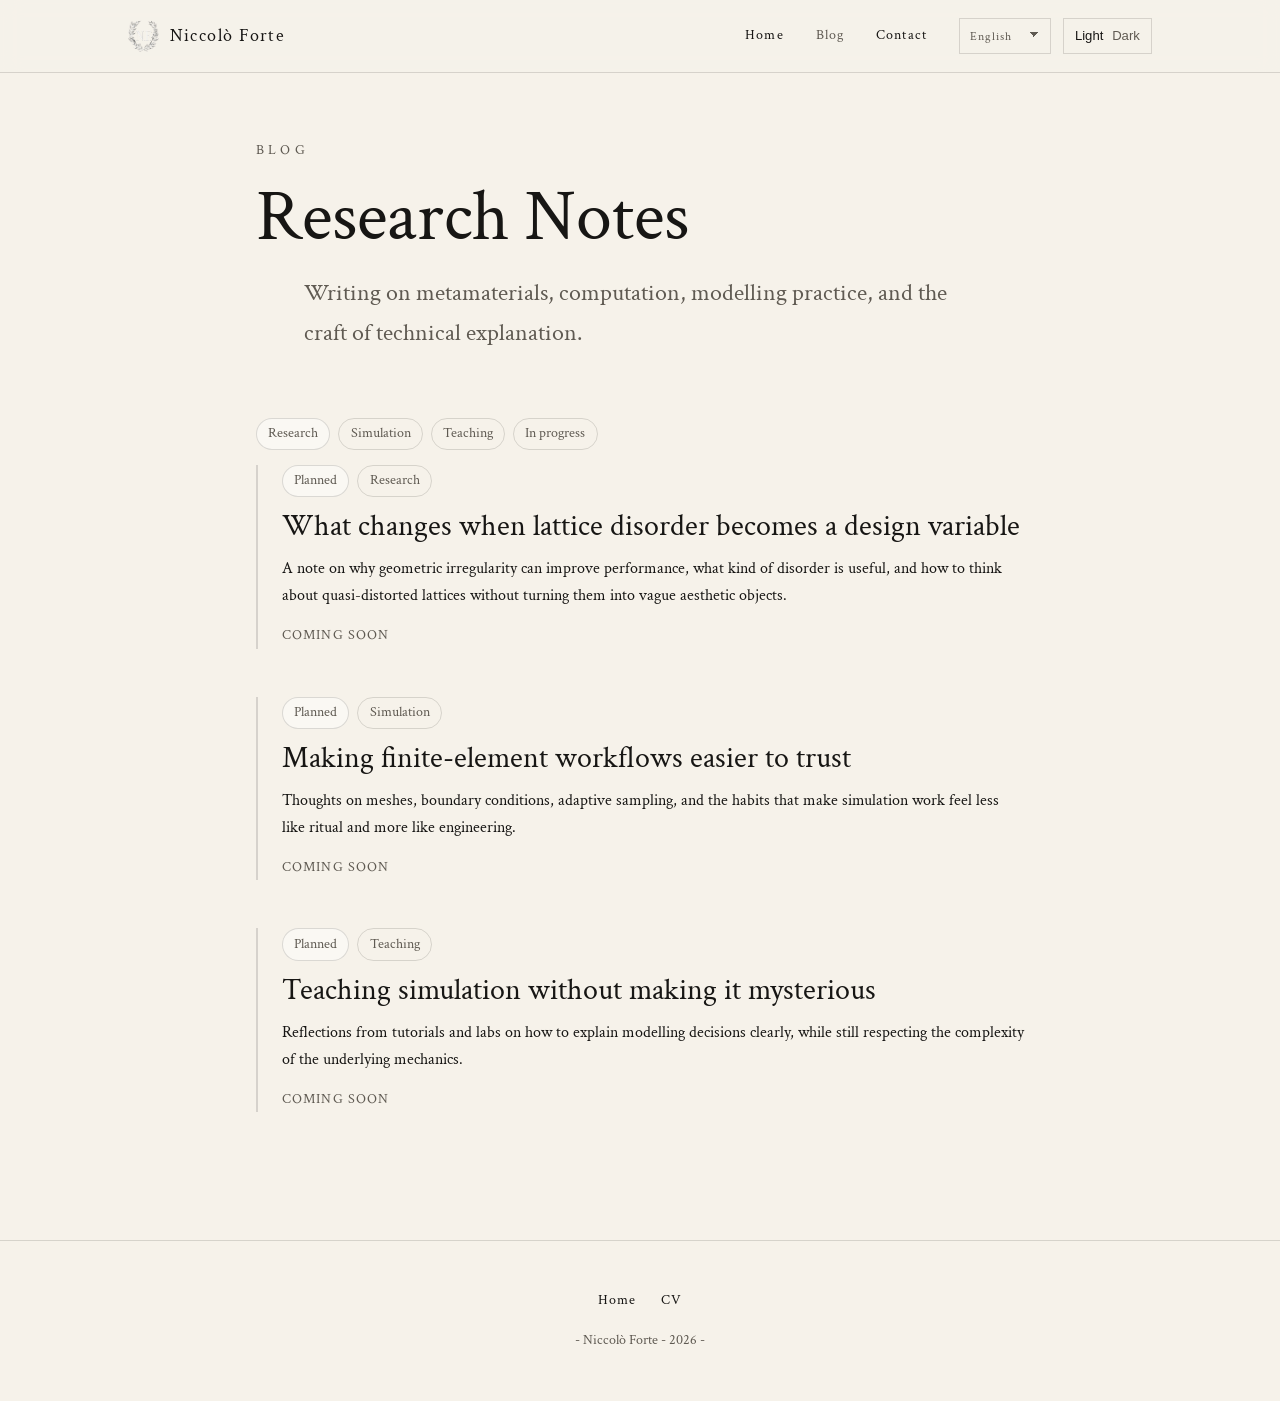
==== commit f38ac89f: "Fixes and updates." ====
--- a/blog.html
+++ b/blog.html
@@ -53,8 +53,11 @@
             aria-label="Language selector"
             data-i18n-aria-label="languageSelectorLabel"
           >
-            <a class="lang-link" href="blog.html?lang=en" data-lang-switch="en" aria-current="page">EN</a>
-            <a class="lang-link" href="blog.html?lang=it" data-lang-switch="it">IT</a>
+            <label class="visually-hidden" for="languageSelect" data-i18n="languageLabel">Language</label>
+            <select class="lang-select" id="languageSelect" aria-label="Language selector">
+              <option value="en">English</option>
+              <option value="it">Italiano</option>
+            </select>
           </div>
 
           <button
--- a/style.css
+++ b/style.css
@@ -110,10 +110,15 @@
 }
 
 .site-mark {
-  width: 1.5rem;
-  height: 1.5rem;
+  width: 1.95rem;
+  height: 1.95rem;
   flex: 0 0 auto;
   border-radius: 0.2rem;
+  transition: filter var(--transition);
+}
+
+body.dark-mode .site-mark {
+  filter: invert(1) brightness(1.05);
 }
 
 .site-nav {
@@ -166,30 +171,51 @@
   background: transparent;
 }
 
-.lang-link {
-  display: inline-flex;
-  align-items: center;
-  justify-content: center;
-  min-width: 2rem;
+.lang-select {
+  min-width: 5.25rem;
   min-height: 1.8rem;
-  padding: 0 0.4rem;
+  padding: 0 1.6rem 0 0.45rem;
+  border: 0;
+  background: transparent;
   color: var(--muted);
   font-size: 0.78rem;
   letter-spacing: 0.08em;
-  transition:
-    color var(--transition),
-    background-color var(--transition);
-}
-
-.lang-link:hover,
-.lang-link:focus-visible {
+  font-family: inherit;
+  cursor: pointer;
+  appearance: none;
+  -webkit-appearance: none;
+  -moz-appearance: none;
+  background-image:
+    linear-gradient(45deg, transparent 50%, currentColor 50%),
+    linear-gradient(135deg, currentColor 50%, transparent 50%);
+  background-position:
+    calc(100% - 0.8rem) calc(50% - 0.12rem),
+    calc(100% - 0.55rem) calc(50% - 0.12rem);
+  background-size: 0.32rem 0.32rem, 0.32rem 0.32rem;
+  background-repeat: no-repeat;
+  transition: color var(--transition);
+}
+
+.lang-select:hover,
+.lang-select:focus-visible {
   color: var(--text);
-  background: var(--accent-soft);
-}
-
-.lang-link[aria-current="page"] {
-  color: var(--text);
-  background: var(--accent-soft);
+  outline: none;
+}
+
+.lang-select option {
+  color: #171614;
+}
+
+.visually-hidden {
+  position: absolute;
+  width: 1px;
+  height: 1px;
+  padding: 0;
+  margin: -1px;
+  overflow: hidden;
+  clip: rect(0, 0, 0, 0);
+  white-space: nowrap;
+  border: 0;
 }
 
 .theme-toggle {
@@ -785,8 +811,8 @@
   }
 
   .site-mark {
-    width: 1.3rem;
-    height: 1.3rem;
+    width: 1.69rem;
+    height: 1.69rem;
   }
 
   .theme-toggle {
@@ -798,8 +824,8 @@
     gap: 0.45rem;
   }
 
-  .lang-link {
-    min-width: 1.85rem;
+  .lang-select {
+    min-width: 4.8rem;
     min-height: 1.7rem;
     font-size: 0.72rem;
   }
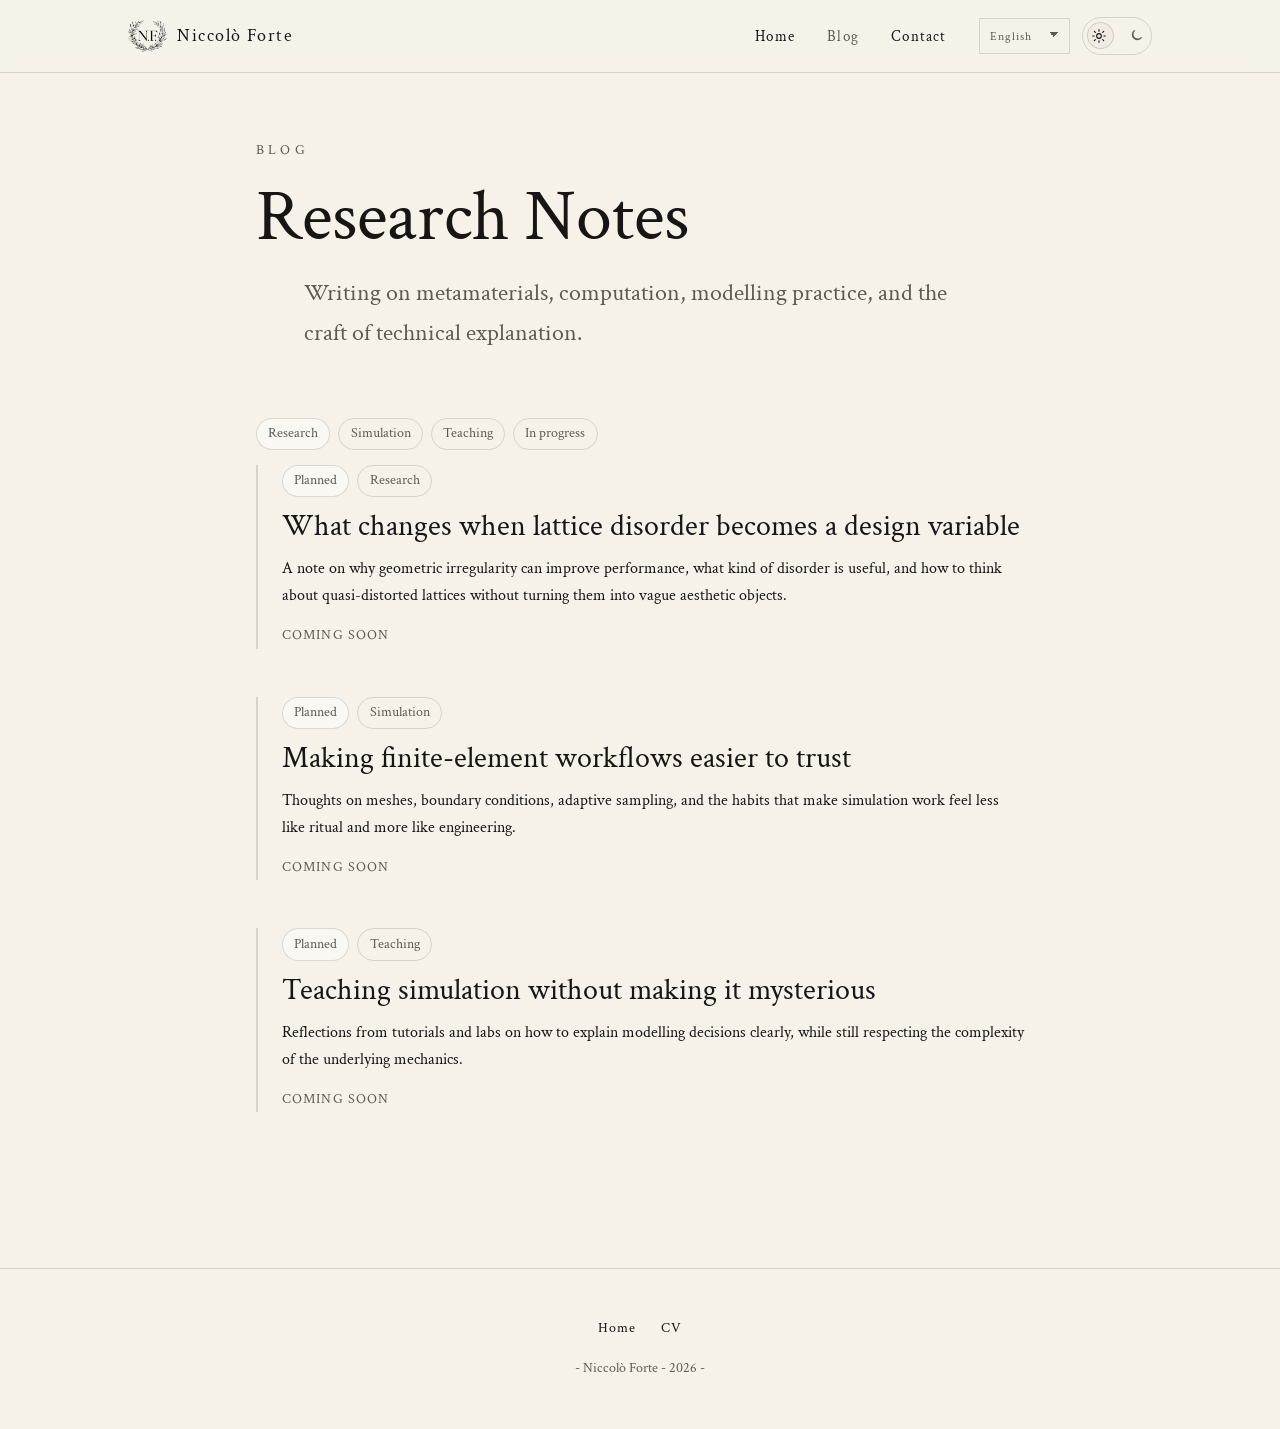
==== commit 8908b65f: "Updates and fixes." ====
--- a/blog.html
+++ b/blog.html
@@ -72,8 +72,18 @@
             data-light-title="Switch to light mode"
             data-dark-title="Switch to dark mode"
           >
-            <span class="theme-toggle-sun" aria-hidden="true">Light</span>
-            <span class="theme-toggle-moon" aria-hidden="true">Dark</span>
+            <span class="theme-toggle-icon theme-toggle-icon-sun" aria-hidden="true">
+              <svg viewBox="0 0 24 24">
+                <circle cx="12" cy="12" r="3.5" />
+                <path d="M12 2.5v2.25M12 19.25v2.25M4.93 4.93l1.59 1.59M17.48 17.48l1.59 1.59M2.5 12h2.25M19.25 12h2.25M4.93 19.07l1.59-1.59M17.48 6.52l1.59-1.59" />
+              </svg>
+            </span>
+            <span class="theme-toggle-icon theme-toggle-icon-moon" aria-hidden="true">
+              <svg viewBox="0 0 24 24">
+                <path d="M20 14.5A7.5 7.5 0 1 1 9.5 4 6.4 6.4 0 0 0 20 14.5Z" />
+              </svg>
+            </span>
+            <span class="theme-toggle-thumb" aria-hidden="true"></span>
           </button>
         </div>
       </div>
--- a/style.css
+++ b/style.css
@@ -110,22 +110,23 @@
 }
 
 .site-mark {
-  width: 1.95rem;
+  width: 2.44rem;
   height: 1.95rem;
   flex: 0 0 auto;
   border-radius: 0.2rem;
   transition: filter var(--transition);
+  filter: invert(1) brightness(1.05);
 }
 
 body.dark-mode .site-mark {
-  filter: invert(1) brightness(1.05);
+  filter: none;
 }
 
 .site-nav {
   display: flex;
   align-items: center;
   gap: 2rem;
-  font-size: 0.875rem;
+  font-size: 0.958rem;
   letter-spacing: 0.08em;
   text-transform: none;
   margin-left: auto;
@@ -221,14 +222,18 @@
 .theme-toggle {
   display: inline-flex;
   align-items: center;
-  gap: 0.55rem;
-  min-height: 2.2rem;
-  padding: 0.35rem 0.7rem;
+  justify-content: space-between;
+  position: relative;
+  width: 4.35rem;
+  min-width: 4.35rem;
+  height: 2.35rem;
+  padding: 0 0.45rem;
   border: 1px solid var(--border);
+  border-radius: 999px;
   background: transparent;
   color: var(--muted);
   cursor: pointer;
-  font-size: 0.82rem;
+  overflow: hidden;
   transition:
     color var(--transition),
     border-color var(--transition),
@@ -242,14 +247,48 @@
   background: var(--accent-soft);
 }
 
-.theme-toggle-sun,
-.theme-toggle-moon {
-  line-height: 1;
-}
-
-body:not(.dark-mode) .theme-toggle-sun,
-body.dark-mode .theme-toggle-moon {
+.theme-toggle-icon {
+  position: relative;
+  z-index: 1;
+  display: inline-flex;
+  align-items: center;
+  justify-content: center;
+  width: 1rem;
+  height: 1rem;
+}
+
+.theme-toggle svg {
+  width: 1rem;
+  height: 1rem;
+  stroke: currentColor;
+  fill: none;
+  stroke-linecap: round;
+  stroke-linejoin: round;
+  stroke-width: 1.7;
+}
+
+.theme-toggle-thumb {
+  position: absolute;
+  top: 0.22rem;
+  left: 0.22rem;
+  width: 1.72rem;
+  height: 1.72rem;
+  border-radius: 999px;
+  border: 1px solid var(--border);
+  background: var(--bg-soft);
+  transition:
+    transform var(--transition),
+    background-color var(--transition),
+    border-color var(--transition);
+}
+
+body:not(.dark-mode) .theme-toggle-icon-sun,
+body.dark-mode .theme-toggle-icon-moon {
   color: var(--text);
+}
+
+body.dark-mode .theme-toggle-thumb {
+  transform: translateX(2rem);
 }
 
 .nav-toggle {
@@ -612,7 +651,7 @@
   border: 1px solid var(--text);
   background: transparent;
   color: var(--text);
-  font-size: 0.875rem;
+  font-size: 1.042rem;
   letter-spacing: 0.03em;
   text-transform: none;
 }
@@ -657,6 +696,10 @@
   margin-top: 0.95rem;
   letter-spacing: 0.08em;
   text-transform: uppercase;
+}
+
+.blog-list {
+  margin-bottom: 1.75rem;
 }
 
 .site-footer {
@@ -811,13 +854,24 @@
   }
 
   .site-mark {
-    width: 1.69rem;
+    width: 2.11rem;
     height: 1.69rem;
   }
 
   .theme-toggle {
-    padding: 0.3rem 0.55rem;
-    font-size: 0.76rem;
+    width: 4rem;
+    min-width: 4rem;
+    height: 2.2rem;
+    padding: 0 0.42rem;
+  }
+
+  .theme-toggle-thumb {
+    width: 1.56rem;
+    height: 1.56rem;
+  }
+
+  body.dark-mode .theme-toggle-thumb {
+    transform: translateX(1.76rem);
   }
 
   .header-tools {
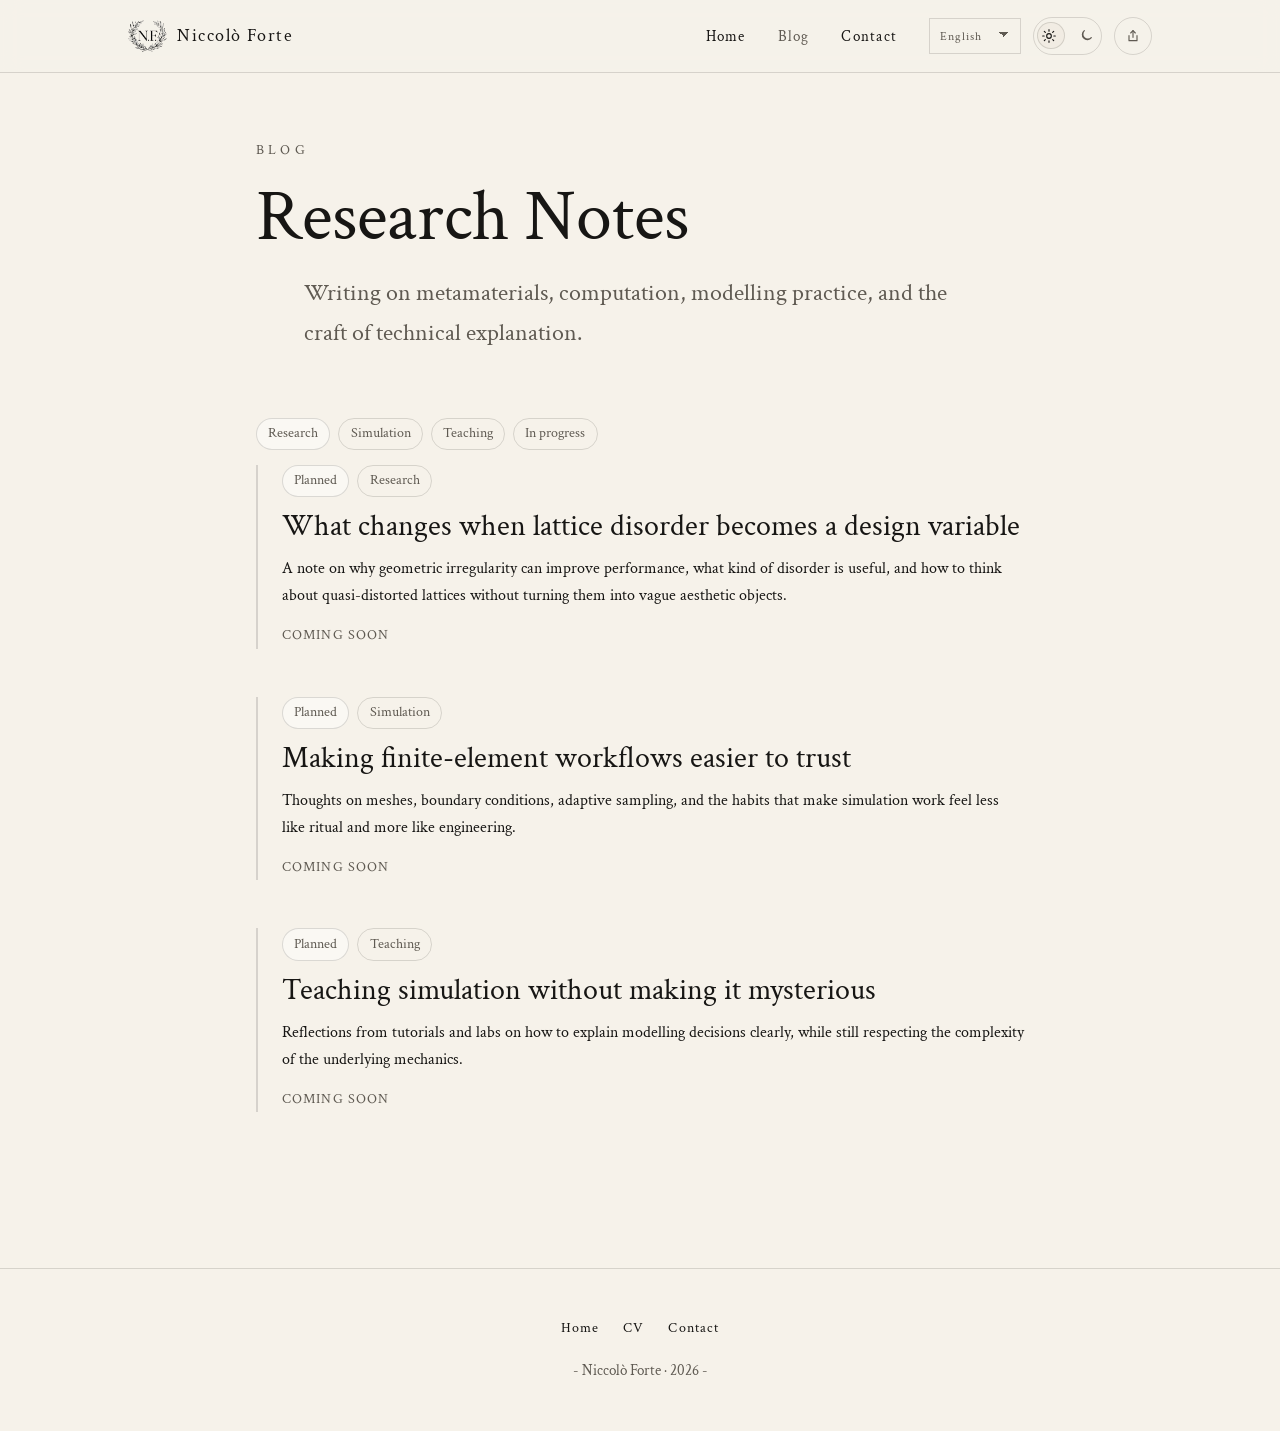
==== commit b4a8e8d1: "Update overall style and personalization." ====
--- a/blog.html
+++ b/blog.html
@@ -17,7 +17,7 @@
       href="https://fonts.googleapis.com/css2?family=Crimson+Text:wght@400;600;700&display=swap"
       rel="stylesheet"
     />
-    <link rel="icon" type="image/png" href="favicon.png" />
+    <link rel="icon" id="siteFavicon" type="image/png" href="favicon.png" />
     <link rel="stylesheet" href="style.css" />
   </head>
   <body data-page="blog">
@@ -85,6 +85,21 @@
             </span>
             <span class="theme-toggle-thumb" aria-hidden="true"></span>
           </button>
+
+          <button
+            class="header-icon-button"
+            type="button"
+            data-share-trigger
+            aria-label="Share this page"
+            data-i18n-aria-label="shareTriggerLabel"
+            title="Share this page"
+          >
+            <svg viewBox="0 0 24 24" aria-hidden="true">
+              <path d="M12 4v10" />
+              <path d="m8.5 7.5 3.5-3.5 3.5 3.5" />
+              <path d="M6 11.5v7.5h12v-7.5" />
+            </svg>
+          </button>
         </div>
       </div>
     </header>
@@ -155,13 +170,382 @@
       </section>
     </main>
 
+    <div class="share-modal" id="shareModal" hidden>
+      <button
+        class="share-modal-backdrop"
+        type="button"
+        data-share-close
+        tabindex="-1"
+        aria-hidden="true"
+      ></button>
+      <div
+        class="share-modal-dialog"
+        role="dialog"
+        aria-modal="true"
+        aria-labelledby="shareModalTitle"
+      >
+        <button
+          class="share-modal-close"
+          type="button"
+          data-share-close
+          aria-label="Close share options"
+          data-i18n-aria-label="shareModalCloseLabel"
+        >
+          <svg viewBox="0 0 24 24" aria-hidden="true">
+            <path d="M6 6 18 18" />
+            <path d="m18 6-12 12" />
+          </svg>
+        </button>
+
+        <div class="share-modal-shell">
+          <div class="share-modal-header">
+            <p class="contact-card-eyebrow" data-i18n="shareEyebrow">Share</p>
+            <h3 class="share-modal-title" id="shareModalTitle" data-i18n="shareTitle">Share This Page</h3>
+            <p class="share-modal-intro" data-i18n="shareIntro">
+              Copy the link or send this page through the platform you prefer.
+            </p>
+          </div>
+
+          <div class="share-grid">
+            <button class="outline-button share-option" type="button" id="shareCopyButton" data-i18n="shareCopyLabel">
+              Copy Link
+            </button>
+            <a class="outline-button share-option" id="shareEmailLink" href="#" data-i18n="shareEmailLabel">
+              Email
+            </a>
+            <a
+              class="outline-button share-option"
+              id="shareLinkedInLink"
+              href="#"
+              target="_blank"
+              rel="noreferrer"
+              data-i18n="shareLinkedinLabel"
+            >
+              LinkedIn
+            </a>
+            <a
+              class="outline-button share-option"
+              id="shareFacebookLink"
+              href="#"
+              target="_blank"
+              rel="noreferrer"
+              data-i18n="shareFacebookLabel"
+            >
+              Facebook
+            </a>
+            <a
+              class="outline-button share-option"
+              id="shareXLink"
+              href="#"
+              target="_blank"
+              rel="noreferrer"
+              data-i18n="shareXLabel"
+            >
+              X
+            </a>
+            <a
+              class="outline-button share-option"
+              id="shareWhatsAppLink"
+              href="#"
+              target="_blank"
+              rel="noreferrer"
+              data-i18n="shareWhatsAppLabel"
+            >
+              WhatsApp
+            </a>
+          </div>
+
+          <p class="share-status" id="shareStatus" role="status" aria-live="polite"></p>
+        </div>
+      </div>
+    </div>
+
+    <div class="contact-card-modal" id="contactCardModal" hidden>
+      <button
+        class="contact-card-modal-backdrop"
+        type="button"
+        data-contact-card-close
+        tabindex="-1"
+        aria-hidden="true"
+      ></button>
+      <div
+        class="contact-card-dialog"
+        role="dialog"
+        aria-modal="true"
+        aria-labelledby="contactCardTitle"
+      >
+        <button
+          class="contact-card-close"
+          type="button"
+          data-contact-card-close
+          aria-label="Close contact card"
+          data-i18n-aria-label="contactCardCloseLabel"
+        >
+          <svg viewBox="0 0 24 24" aria-hidden="true">
+            <path d="M6 6 18 18" />
+            <path d="m18 6-12 12" />
+          </svg>
+        </button>
+
+        <div class="contact-card-sheet">
+          <div class="contact-card-header">
+            <img class="contact-card-mark" src="favicon.png" alt="" aria-hidden="true" />
+            <div>
+              <p class="contact-card-eyebrow" data-i18n="contactCardEyebrow">Personal Contact Card</p>
+              <h3 class="contact-card-title" id="contactCardTitle">NiccolÃ² Forte</h3>
+              <p class="contact-card-role" data-i18n="contactCardRole">PhD Candidate in Aerospace Engineering</p>
+            </div>
+          </div>
+
+          <div class="contact-card-list">
+            <div class="contact-card-row">
+              <span class="contact-card-label">
+                <span class="contact-card-label-icon" aria-hidden="true">
+                  <svg viewBox="0 0 24 24">
+                    <path d="M4 6h16v12H4z" />
+                    <path d="m4 7 8 6 8-6" />
+                  </svg>
+                </span>
+                <span data-i18n="contactCardWorkEmailLabel">Work email</span>
+              </span>
+              <a class="contact-card-value" href="mailto:work@niccoloforte.com">work@niccoloforte.com</a>
+            </div>
+            <div class="contact-card-row">
+              <span class="contact-card-label">
+                <span class="contact-card-label-icon" aria-hidden="true">
+                  <svg viewBox="0 0 24 24">
+                    <path d="M4 6h16v12H4z" />
+                    <path d="m4 7 8 6 8-6" />
+                  </svg>
+                </span>
+                <span data-i18n="contactCardPersonalEmailLabel">Personal email</span>
+              </span>
+              <a class="contact-card-value" href="mailto:me@niccoloforte.com">me@niccoloforte.com</a>
+            </div>
+            <div class="contact-card-row">
+              <span class="contact-card-label">
+                <span class="contact-card-label-icon" aria-hidden="true">
+                  <svg viewBox="0 0 24 24">
+                    <path d="M6.62 10.79a15.46 15.46 0 0 0 6.59 6.59l2.2-2.2c.27-.27.67-.36 1.02-.24 1.11.37 2.31.57 3.57.57.56 0 1 .45 1 1V20a1 1 0 0 1-1 1A17 17 0 0 1 3 4a1 1 0 0 1 1-1h3.49c.55 0 1 .44 1 1 0 1.25.2 2.45.57 3.57.11.35.03.74-.25 1.02l-2.19 2.2Z" />
+                  </svg>
+                </span>
+                <span data-i18n="contactCardUkPhoneLabel">UK phone</span>
+              </span>
+              <a class="contact-card-value" href="tel:+447375136980">+44 7375 136980</a>
+            </div>
+            <div class="contact-card-row">
+              <span class="contact-card-label">
+                <span class="contact-card-label-icon" aria-hidden="true">
+                  <svg viewBox="0 0 24 24">
+                    <path d="M6.62 10.79a15.46 15.46 0 0 0 6.59 6.59l2.2-2.2c.27-.27.67-.36 1.02-.24 1.11.37 2.31.57 3.57.57.56 0 1 .45 1 1V20a1 1 0 0 1-1 1A17 17 0 0 1 3 4a1 1 0 0 1 1-1h3.49c.55 0 1 .44 1 1 0 1.25.2 2.45.57 3.57.11.35.03.74-.25 1.02l-2.19 2.2Z" />
+                  </svg>
+                </span>
+                <span data-i18n="contactCardItPhoneLabel">IT phone</span>
+              </span>
+              <a class="contact-card-value" href="tel:+393273321244">+39 327 3321244</a>
+            </div>
+            <div class="contact-card-row">
+              <span class="contact-card-label">
+                <span class="contact-card-label-icon" aria-hidden="true">
+                  <svg viewBox="0 0 24 24">
+                    <path d="M12 21c4.97 0 9-4.03 9-9S16.97 3 12 3 3 7.03 3 12s4.03 9 9 9Z" />
+                    <path d="M3.6 9h16.8" />
+                    <path d="M3.6 15h16.8" />
+                    <path d="M12 3c2.2 2.2 3.5 5.4 3.5 9S14.2 18.8 12 21c-2.2-2.2-3.5-5.4-3.5-9S9.8 5.2 12 3Z" />
+                  </svg>
+                </span>
+                <span data-i18n="contactCardWebsiteLabel">Website</span>
+              </span>
+              <a class="contact-card-value" href="https://niccoloforte.com" target="_blank" rel="noreferrer">
+                niccoloforte.com
+              </a>
+            </div>
+            <div class="contact-card-row">
+              <span class="contact-card-label">
+                <span class="contact-card-label-icon" aria-hidden="true">
+                  <svg viewBox="0 0 24 24">
+                    <path d="M6.94 8.72H3.56V20h3.38zM5.25 3.86A1.97 1.97 0 1 0 5.3 7.8a1.97 1.97 0 0 0-.05-3.94ZM20 13.24c0-3.02-1.61-4.43-3.76-4.43-1.73 0-2.51.95-2.94 1.62v-1.7H9.92c.04 1.12 0 11.27 0 11.27h3.38v-6.3c0-.34.02-.67.12-.91.27-.67.88-1.36 1.9-1.36 1.34 0 1.87 1.02 1.87 2.52V20H20Z" />
+                  </svg>
+                </span>
+                <span data-i18n="contactCardLinkedInLabel">LinkedIn</span>
+              </span>
+              <a class="contact-card-value" href="https://www.linkedin.com/in/niccoloforte/" target="_blank" rel="noreferrer">
+                linkedin.com/in/niccoloforte
+              </a>
+            </div>
+            <div class="contact-card-row">
+              <span class="contact-card-label">
+                <span class="contact-card-label-icon" aria-hidden="true">
+                  <svg viewBox="0 0 24 24">
+                    <path d="M12 3.2a9 9 0 0 0-2.85 17.54c.45.08.62-.19.62-.43v-1.55c-2.53.55-3.07-1.07-3.07-1.07-.41-1.05-1-1.32-1-1.32-.82-.56.06-.55.06-.55.91.06 1.39.94 1.39.94.8 1.38 2.1.98 2.61.75.08-.59.31-.98.56-1.21-2.02-.23-4.14-1.01-4.14-4.51 0-1 .36-1.82.94-2.46-.09-.23-.41-1.16.09-2.42 0 0 .77-.25 2.52.94a8.74 8.74 0 0 1 4.58 0c1.75-1.19 2.52-.94 2.52-.94.5 1.26.18 2.19.09 2.42.58.64.94 1.46.94 2.46 0 3.51-2.13 4.28-4.16 4.5.32.28.61.84.61 1.69v2.5c0 .24.16.51.63.43A9 9 0 0 0 12 3.2Z" />
+                  </svg>
+                </span>
+                <span data-i18n="contactCardGitHubLabel">GitHub</span>
+              </span>
+              <a class="contact-card-value" href="https://github.com/niccoforte" target="_blank" rel="noreferrer">
+                github.com/niccoforte
+              </a>
+            </div>
+          </div>
+
+          <div class="contact-card-actions">
+            <button class="outline-button outline-button-muted" type="button" data-socials-trigger data-i18n="socialsLabel">
+              Socials
+            </button>
+            <a class="outline-button" href="assets/Niccolo-Forte-Contact.vcf" download data-i18n="saveContactLabel">
+              <svg viewBox="0 0 24 24" aria-hidden="true">
+                <path d="M12 4v10" />
+                <path d="m8 10 4 4 4-4" />
+                <path d="M5 19h14" />
+              </svg>
+              Save Contact
+            </a>
+          </div>
+        </div>
+      </div>
+    </div>
+
+    <div class="contact-card-modal socials-modal" id="socialsModal" hidden>
+      <button
+        class="contact-card-modal-backdrop"
+        type="button"
+        data-socials-close
+        tabindex="-1"
+        aria-hidden="true"
+      ></button>
+      <div
+        class="contact-card-dialog"
+        role="dialog"
+        aria-modal="true"
+        aria-labelledby="socialsModalTitle"
+      >
+        <button
+          class="contact-card-close"
+          type="button"
+          data-socials-close
+          aria-label="Close socials"
+          data-i18n-aria-label="socialsCloseLabel"
+        >
+          <svg viewBox="0 0 24 24" aria-hidden="true">
+            <path d="M6 6 18 18" />
+            <path d="m18 6-12 12" />
+          </svg>
+        </button>
+
+        <div class="contact-card-sheet socials-sheet">
+          <div class="contact-card-header">
+            <img class="contact-card-mark" src="favicon.png" alt="" aria-hidden="true" />
+            <div>
+              <p class="contact-card-eyebrow" data-i18n="socialsEyebrow">Other</p>
+              <h3 class="contact-card-title" id="socialsModalTitle" data-i18n="socialsTitle">Socials</h3>
+            </div>
+          </div>
+
+          <div class="contact-card-list socials-list">
+            <a class="contact-card-row socials-row" href="https://www.linkedin.com/in/niccoloforte/" target="_blank" rel="noreferrer" aria-label="LinkedIn" title="LinkedIn">
+              <span class="socials-icon" aria-hidden="true">
+                <svg viewBox="0 0 24 24">
+                  <circle cx="5.2" cy="5.2" r="1.85" />
+                  <path d="M3.8 9.1h2.8V20H3.8z" />
+                  <path d="M10 9.1h2.7v1.55c.52-.98 1.5-1.79 3.16-1.79 2.61 0 4.17 1.67 4.17 4.88V20h-2.9v-5.9c0-1.72-.62-2.69-2.06-2.69-1.59 0-2.34 1.06-2.34 2.69V20H10z" />
+                </svg>
+              </span>
+              <span>
+                <span class="contact-card-label" data-i18n="socialLinkedinLabel">LinkedIn</span>
+                <span class="contact-card-value">linkedin.com/in/niccoloforte</span>
+              </span>
+            </a>
+
+            <a class="contact-card-row socials-row" href="https://github.com/niccoforte" target="_blank" rel="noreferrer" aria-label="GitHub" title="GitHub">
+              <span class="socials-icon" aria-hidden="true">
+                <svg viewBox="0 0 24 24">
+                  <path d="M12 3.4a8.8 8.8 0 0 0-2.78 17.15c.44.08.6-.18.6-.41v-1.47c-2.46.53-2.99-1.04-2.99-1.04-.4-1.02-.97-1.28-.97-1.28-.8-.55.06-.54.06-.54.88.06 1.35.91 1.35.91.78 1.34 2.05.95 2.54.73.08-.57.3-.95.54-1.18-1.97-.22-4.03-.98-4.03-4.39 0-.98.35-1.77.91-2.39-.09-.23-.39-1.13.09-2.36 0 0 .75-.24 2.45.91a8.48 8.48 0 0 1 4.45 0c1.7-1.15 2.45-.91 2.45-.91.49 1.23.18 2.13.09 2.36.57.62.91 1.41.91 2.39 0 3.42-2.07 4.16-4.05 4.38.31.27.59.82.59 1.64v2.43c0 .23.16.5.61.41A8.8 8.8 0 0 0 12 3.4Z" />
+                  <path d="M8.9 20.15c-.6-.16-1.16-.42-1.67-.77-.3-.2-.58-.43-.84-.68" />
+                </svg>
+              </span>
+              <span>
+                <span class="contact-card-label" data-i18n="socialGithubLabel">GitHub</span>
+                <span class="contact-card-value">github.com/niccoforte</span>
+              </span>
+            </a>
+
+            <a class="contact-card-row socials-row" href="https://www.instagram.com/niccoforte/" target="_blank" rel="noreferrer" aria-label="Instagram" title="Instagram">
+              <span class="socials-icon" aria-hidden="true">
+                <svg viewBox="0 0 24 24">
+                  <rect x="4" y="4" width="16" height="16" rx="4" />
+                  <circle cx="12" cy="12" r="3.5" />
+                  <circle cx="17.2" cy="6.8" r="0.9" fill="currentColor" stroke="none" />
+                </svg>
+              </span>
+              <span>
+                <span class="contact-card-label" data-i18n="socialInstagramLabel">Instagram</span>
+                <span class="contact-card-value">@niccoforte</span>
+              </span>
+            </a>
+
+            <a class="contact-card-row socials-row" href="https://www.facebook.com/niccoloforte/" target="_blank" rel="noreferrer" aria-label="Facebook" title="Facebook">
+              <span class="socials-icon" aria-hidden="true">
+                <svg viewBox="0 0 24 24">
+                  <path d="M13.5 20v-6.2h2.2l.33-2.56H13.5V9.6c0-.74.21-1.24 1.27-1.24h1.35V6.08c-.23-.03-1.02-.08-1.95-.08-1.93 0-3.24 1.18-3.24 3.34v1.88H8.8v2.56h2.18V20h2.52Z" />
+                </svg>
+              </span>
+              <span>
+                <span class="contact-card-label">Facebook</span>
+                <span class="contact-card-value">Niccolo Forte</span>
+              </span>
+            </a>
+
+            <a class="contact-card-row socials-row" href="https://www.snapchat.com/add/niccoforte" target="_blank" rel="noreferrer" aria-label="Snapchat" title="Snapchat">
+              <span class="socials-icon" aria-hidden="true">
+                <svg viewBox="0 0 24 24">
+                  <path d="M12 4.3c2.7 0 4.32 1.9 4.32 4.55v1.65c0 .42.18.69.55.82l1 .36c.22.08.25.38.04.5-.3.18-.7.34-1.12.46-.3.09-.49.35-.52.66-.1 1.18-.74 1.94-1.86 2.21-.22.06-.4.22-.49.43-.33.82-.95 1.25-1.92 1.25-.68 0-1.25-.21-1.7-.63-.45.42-1.02.63-1.7.63-.97 0-1.59-.43-1.92-1.25-.09-.21-.27-.37-.49-.43-1.12-.27-1.76-1.03-1.86-2.21-.03-.31-.22-.57-.52-.66-.42-.12-.82-.28-1.12-.46-.21-.12-.18-.42.04-.5l1-.36c.37-.13.55-.4.55-.82V8.85c0-2.65 1.62-4.55 4.32-4.55.99 0 1.8.31 2.42.93.62-.62 1.43-.93 2.42-.93Z" />
+                </svg>
+              </span>
+              <span>
+                <span class="contact-card-label" data-i18n="socialSnapchatLabel">Snapchat</span>
+                <span class="contact-card-value">@niccoforte</span>
+              </span>
+            </a>
+
+            <a class="contact-card-row socials-row" href="https://wa.me/393273321244" target="_blank" rel="noreferrer" aria-label="WhatsApp" title="WhatsApp">
+              <span class="socials-icon" aria-hidden="true">
+                <svg viewBox="0 0 24 24">
+                  <path d="M19.8 11.65c0 4.3-3.43 7.79-7.66 7.79-1.35 0-2.62-.35-3.72-.97L4.3 19.75l1.34-4c-.64-1.21-.99-2.59-.99-4.1 0-4.3 3.43-7.79 7.66-7.79s7.49 3.49 7.49 7.79Z" />
+                  <path d="M9.55 8.55c.13-.27.28-.28.46-.29h.39c.12 0 .28 0 .43.31.15.3.5 1.18.54 1.27.04.1.07.21.01.31-.05.1-.09.16-.17.25l-.25.28c-.08.09-.17.18-.07.34.09.16.43.72.93 1.16.64.57 1.17.75 1.34.83.17.08.27.07.36-.05.11-.11.43-.5.54-.67.11-.16.24-.13.4-.07.17.05 1.04.5 1.22.59.18.08.3.14.34.22.03.07.03.41-.1.79-.12.37-.8.73-1.1.77-.29.04-.64.13-1.95-.39-1.63-.65-2.68-2.24-2.76-2.35-.08-.11-.67-.92-.67-1.76s.45-1.25.61-1.44Z" />
+                </svg>
+              </span>
+              <span>
+                <span class="contact-card-label" data-i18n="socialWhatsappLabel">WhatsApp</span>
+                <span class="contact-card-value">+39 327 3321244</span>
+              </span>
+            </a>
+
+            <a class="contact-card-row socials-row" href="tel:+447375136980" aria-label="Phone" title="Phone">
+              <span class="socials-icon" aria-hidden="true">
+                <svg viewBox="0 0 24 24">
+                  <path d="M6.62 10.79a15.46 15.46 0 0 0 6.59 6.59l2.2-2.2c.27-.27.67-.36 1.02-.24 1.11.37 2.31.57 3.57.57.56 0 1 .45 1 1V20a1 1 0 0 1-1 1A17 17 0 0 1 3 4a1 1 0 0 1 1-1h3.49c.55 0 1 .44 1 1 0 1.25.2 2.45.57 3.57.11.35.03.74-.25 1.02l-2.19 2.2Z" />
+                </svg>
+              </span>
+              <span>
+                <span class="contact-card-label" data-i18n="socialPhoneLabel">Phone</span>
+                <span class="contact-card-value">+44 7375 136980</span>
+              </span>
+            </a>
+          </div>
+        </div>
+      </div>
+    </div>
+
     <footer class="site-footer">
       <div class="section-inner footer-inner">
         <div class="footer-links">
           <a href="index.html" data-i18n="navHome">Home</a>
           <a href="assets/Niccolo-Forte-CV.pdf" target="_blank" rel="noreferrer">CV</a>
-        </div>
-        <p>- Niccolò Forte - <span id="year"></span> -</p>
+          <button class="footer-link-button" type="button" data-contact-trigger data-i18n="contactCardLabel">
+            Contact
+          </button>
+        </div>
+        <p>- Niccolò Forte &middot; <span id="year"></span> -</p>
       </div>
     </footer>
 
--- a/style.css
+++ b/style.css
@@ -107,6 +107,8 @@
   font-size: 1.125rem;
   letter-spacing: 0.08em;
   text-transform: none;
+  white-space: nowrap;
+  flex-shrink: 0;
 }
 
 .site-mark {
@@ -141,6 +143,7 @@
 
 .site-nav a,
 .footer-links a,
+.footer-link-button,
 .hero-links a,
 .inline-link,
 .outline-button {
@@ -154,6 +157,8 @@
 .site-nav a:hover,
 .site-nav a:focus-visible,
 .footer-links a:hover,
+.footer-link-button:hover,
+.footer-link-button:focus-visible,
 .hero-links a:hover,
 .inline-link:hover {
   color: var(--muted);
@@ -197,6 +202,43 @@
   transition: color var(--transition);
 }
 
+.header-icon-button {
+  display: inline-flex;
+  align-items: center;
+  justify-content: center;
+  width: 2.35rem;
+  min-width: 2.35rem;
+  height: 2.35rem;
+  padding: 0;
+  border: 1px solid var(--border);
+  border-radius: 999px;
+  background: transparent;
+  color: var(--muted);
+  cursor: pointer;
+  transition:
+    color var(--transition),
+    border-color var(--transition),
+    background-color var(--transition);
+}
+
+.header-icon-button:hover,
+.header-icon-button:focus-visible {
+  color: var(--text);
+  border-color: var(--border-strong);
+  background: var(--accent-soft);
+  outline: none;
+}
+
+.header-icon-button svg {
+  width: 1rem;
+  height: 1rem;
+  stroke: currentColor;
+  fill: none;
+  stroke-linecap: round;
+  stroke-linejoin: round;
+  stroke-width: 1.7;
+}
+
 .lang-select:hover,
 .lang-select:focus-visible {
   color: var(--text);
@@ -479,6 +521,11 @@
   font-size: 1.25rem;
 }
 
+.center-text .section-intro {
+  margin-left: auto;
+  margin-right: auto;
+}
+
 .body-copy {
   max-width: 42rem;
   margin: 0 auto;
@@ -486,6 +533,12 @@
   font-size: 0.95rem;
 }
 
+.profile-actions {
+  display: flex;
+  justify-content: center;
+  margin-top: 2rem;
+}
+
 .body-copy p + p {
   margin-top: 1.55rem;
 }
@@ -496,6 +549,17 @@
   gap: 3rem;
 }
 
+.interest-trigger {
+  width: 100%;
+  padding: 0;
+  border: 0;
+  background: transparent;
+  color: inherit;
+  font: inherit;
+  text-align: left;
+  cursor: pointer;
+}
+
 .interest-card h3 {
   font-size: 1.25rem;
   margin-bottom: 0.75rem;
@@ -504,6 +568,30 @@
 .interest-card p {
   color: var(--muted);
   font-size: 1rem;
+}
+
+.interest-card,
+.interest-trigger,
+.figure-shell {
+  transition:
+    transform var(--transition),
+    border-color var(--transition),
+    background-color var(--transition);
+}
+
+.interest-card:hover .figure-shell,
+.interest-trigger:focus-visible .figure-shell {
+  border-color: var(--border-strong);
+  background: var(--accent-soft);
+}
+
+.interest-card:hover,
+.interest-trigger:focus-visible {
+  transform: translateY(-2px);
+}
+
+.interest-trigger:focus-visible {
+  outline: none;
 }
 
 .interest-figure {
@@ -528,6 +616,127 @@
   font-size: 0.75rem;
   font-style: italic;
   text-align: center;
+}
+
+body.modal-open {
+  overflow: hidden;
+}
+
+.interest-modal[hidden] {
+  display: none;
+}
+
+.interest-modal {
+  position: fixed;
+  inset: 0;
+  z-index: 40;
+  display: grid;
+  place-items: center;
+  padding: 1.5rem;
+}
+
+.interest-modal-backdrop {
+  position: absolute;
+  inset: 0;
+  border: 0;
+  background: rgba(9, 9, 9, 0.6);
+  cursor: pointer;
+}
+
+.interest-modal-dialog {
+  position: relative;
+  z-index: 1;
+  width: min(100%, 44rem);
+  max-height: calc(100vh - 3rem);
+  overflow-y: auto;
+  border: 1px solid var(--border-strong);
+  border-radius: 0.75rem;
+  background: var(--bg);
+  box-shadow: 0 1.5rem 4rem rgba(0, 0, 0, 0.18);
+}
+
+.interest-modal-close {
+  position: absolute;
+  top: 0.9rem;
+  right: 0.9rem;
+  z-index: 2;
+  display: inline-flex;
+  align-items: center;
+  justify-content: center;
+  width: 2.25rem;
+  height: 2.25rem;
+  padding: 0;
+  border: 1px solid var(--border);
+  border-radius: 999px;
+  background: rgba(255, 255, 255, 0.82);
+  color: var(--text);
+  cursor: pointer;
+  transition:
+    border-color var(--transition),
+    background-color var(--transition),
+    color var(--transition);
+}
+
+body.dark-mode .interest-modal-close {
+  background: rgba(9, 9, 9, 0.82);
+}
+
+.interest-modal-close:hover,
+.interest-modal-close:focus-visible {
+  border-color: var(--border-strong);
+  background: var(--bg-soft);
+  outline: none;
+}
+
+.interest-modal-close svg {
+  width: 1rem;
+  height: 1rem;
+  stroke: currentColor;
+  fill: none;
+  stroke-linecap: round;
+  stroke-linejoin: round;
+  stroke-width: 1.8;
+}
+
+.interest-modal-figure {
+  margin: 0;
+  padding: 1.4rem 1.4rem 0;
+}
+
+.interest-modal-image-shell {
+  min-height: 16rem;
+  display: flex;
+  align-items: center;
+  justify-content: center;
+  padding: 1.25rem;
+  border: 1px solid var(--border);
+  border-radius: 0.6rem;
+  background: var(--bg-soft);
+}
+
+.interest-modal-caption {
+  margin-top: 0.8rem;
+  color: var(--muted);
+  font-size: 0.8rem;
+  font-style: italic;
+  text-align: center;
+}
+
+.interest-modal-copy {
+  padding: 1rem 1.4rem 1.5rem;
+}
+
+.interest-modal-title {
+  font-size: 1.7rem;
+  margin-bottom: 0.9rem;
+}
+
+.interest-modal-description {
+  color: var(--muted);
+}
+
+.interest-modal-description p + p {
+  margin-top: 1rem;
 }
 
 .timeline-list {
@@ -651,6 +860,7 @@
   border: 1px solid var(--text);
   background: transparent;
   color: var(--text);
+  font-family: inherit;
   font-size: 1.042rem;
   letter-spacing: 0.03em;
   text-transform: none;
@@ -671,6 +881,448 @@
   flex-wrap: wrap;
   justify-content: center;
   gap: 1rem;
+}
+
+.contact-form-intro {
+  max-width: 36rem;
+  margin: 2rem auto 1.5rem;
+  color: var(--muted);
+  font-size: 1.05rem;
+}
+
+.contact-form {
+  width: min(100%, 40rem);
+  margin: 0 auto;
+  text-align: left;
+}
+
+.contact-form-grid {
+  display: grid;
+  grid-template-columns: repeat(2, minmax(0, 1fr));
+  gap: 1rem;
+}
+
+.contact-field {
+  display: grid;
+  gap: 0.45rem;
+  margin-bottom: 1rem;
+}
+
+.contact-field span {
+  color: var(--muted);
+  font-size: 0.9rem;
+  letter-spacing: 0.04em;
+}
+
+.contact-field input,
+.contact-field textarea {
+  width: 100%;
+  border: 1px solid var(--border);
+  border-radius: 0.35rem;
+  background: var(--bg);
+  color: var(--text);
+  font: inherit;
+  padding: 0.9rem 1rem;
+  transition:
+    border-color var(--transition),
+    background-color var(--transition),
+    box-shadow var(--transition);
+}
+
+.contact-field textarea {
+  resize: vertical;
+  min-height: 9rem;
+}
+
+.contact-field input:focus,
+.contact-field textarea:focus {
+  outline: none;
+  border-color: var(--border-strong);
+  box-shadow: 0 0 0 0.12rem var(--accent-soft);
+}
+
+.contact-honeypot {
+  position: absolute;
+  left: -9999px;
+  width: 1px;
+  height: 1px;
+  opacity: 0;
+  pointer-events: none;
+}
+
+.contact-form-actions {
+  display: flex;
+  justify-content: center;
+  margin-top: 0.5rem;
+}
+
+.contact-form-status {
+  min-height: 1.6rem;
+  margin-top: 1rem;
+  text-align: center;
+  color: var(--muted);
+}
+
+.contact-form-status.is-success {
+  color: var(--text);
+}
+
+.contact-form-status.is-error {
+  color: #9f4c47;
+}
+
+.contact-card-modal[hidden] {
+  display: none;
+}
+
+.contact-card-modal {
+  position: fixed;
+  inset: 0;
+  z-index: 42;
+  display: grid;
+  place-items: center;
+  padding: 1.5rem;
+}
+
+.contact-card-modal-backdrop {
+  position: absolute;
+  inset: 0;
+  border: 0;
+  background: rgba(9, 9, 9, 0.6);
+  cursor: pointer;
+}
+
+.contact-card-dialog {
+  position: relative;
+  z-index: 1;
+  width: min(100%, 34rem);
+}
+
+.contact-card-close {
+  position: absolute;
+  top: 0.85rem;
+  right: 0.85rem;
+  z-index: 2;
+  display: inline-flex;
+  align-items: center;
+  justify-content: center;
+  width: 2.2rem;
+  height: 2.2rem;
+  padding: 0;
+  border: 1px solid var(--border);
+  border-radius: 999px;
+  background: rgba(255, 255, 255, 0.84);
+  color: var(--text);
+  cursor: pointer;
+}
+
+body.dark-mode .contact-card-close {
+  background: rgba(9, 9, 9, 0.84);
+}
+
+.contact-card-close svg {
+  width: 1rem;
+  height: 1rem;
+  stroke: currentColor;
+  fill: none;
+  stroke-linecap: round;
+  stroke-linejoin: round;
+  stroke-width: 1.8;
+}
+
+.contact-card-sheet {
+  border: 1px solid var(--border-strong);
+  border-radius: 0.9rem;
+  background: var(--bg);
+  padding: 1.6rem;
+  box-shadow: 0 1.5rem 4rem rgba(0, 0, 0, 0.18);
+}
+
+.contact-card-header {
+  display: flex;
+  align-items: center;
+  gap: 1rem;
+  padding-bottom: 1.25rem;
+  border-bottom: 1px solid var(--border);
+}
+
+.contact-card-mark {
+  width: 3.25rem;
+  height: 2.6rem;
+  flex: 0 0 auto;
+  border-radius: 0.35rem;
+  filter: invert(1) brightness(1.05);
+}
+
+body.dark-mode .contact-card-mark {
+  filter: none;
+}
+
+.contact-card-eyebrow {
+  color: var(--muted);
+  font-size: 0.82rem;
+  letter-spacing: 0.12em;
+  text-transform: uppercase;
+}
+
+.contact-card-title {
+  font-size: 1.65rem;
+  margin: 0.25rem 0;
+}
+
+.contact-card-role {
+  color: var(--muted);
+}
+
+.contact-card-list {
+  display: grid;
+  gap: 0.95rem;
+  padding: 1.35rem 0;
+}
+
+.contact-card-row {
+  display: grid;
+  grid-template-columns: 8rem minmax(0, 1fr);
+  gap: 1rem;
+  align-items: start;
+}
+
+.contact-card-label {
+  display: inline-flex;
+  align-items: center;
+  gap: 0.5rem;
+  color: var(--muted);
+  font-size: 0.88rem;
+}
+
+.contact-card-label-icon {
+  display: inline-flex;
+  align-items: center;
+  justify-content: center;
+  width: 0.95rem;
+  height: 0.95rem;
+  flex: 0 0 auto;
+}
+
+.contact-card-label-icon svg {
+  width: 100%;
+  height: 100%;
+  stroke: currentColor;
+  fill: none;
+  stroke-linecap: round;
+  stroke-linejoin: round;
+  stroke-width: 1.6;
+}
+
+.contact-card-value {
+  word-break: break-word;
+}
+
+.contact-card-actions {
+  display: flex;
+  flex-wrap: wrap;
+  justify-content: center;
+  gap: 0.85rem;
+  padding-top: 0.25rem;
+}
+
+.share-modal[hidden] {
+  display: none;
+}
+
+.share-modal {
+  position: fixed;
+  inset: 0;
+  z-index: 44;
+  display: grid;
+  place-items: center;
+  padding: 1.5rem;
+}
+
+.share-modal-backdrop {
+  position: absolute;
+  inset: 0;
+  border: 0;
+  background: rgba(9, 9, 9, 0.6);
+  cursor: pointer;
+}
+
+.share-modal-dialog {
+  position: relative;
+  z-index: 1;
+  width: min(100%, 34rem);
+}
+
+.share-modal-close {
+  position: absolute;
+  top: 0.85rem;
+  right: 0.85rem;
+  z-index: 2;
+  display: inline-flex;
+  align-items: center;
+  justify-content: center;
+  width: 2.2rem;
+  height: 2.2rem;
+  padding: 0;
+  border: 1px solid var(--border);
+  border-radius: 999px;
+  background: rgba(255, 255, 255, 0.84);
+  color: var(--text);
+  cursor: pointer;
+}
+
+body.dark-mode .share-modal-close {
+  background: rgba(9, 9, 9, 0.84);
+}
+
+.share-modal-close svg {
+  width: 1rem;
+  height: 1rem;
+  stroke: currentColor;
+  fill: none;
+  stroke-linecap: round;
+  stroke-linejoin: round;
+  stroke-width: 1.8;
+}
+
+.share-modal-shell {
+  border: 1px solid var(--border-strong);
+  border-radius: 0.9rem;
+  background: var(--bg);
+  padding: 1.45rem;
+  box-shadow: 0 1.5rem 4rem rgba(0, 0, 0, 0.18);
+}
+
+.share-modal-header {
+  padding: 0.2rem 2.4rem 1rem 0;
+}
+
+.share-modal-title {
+  font-size: 1.65rem;
+  margin-top: 0.2rem;
+}
+
+.share-modal-intro {
+  margin-top: 0.45rem;
+  color: var(--muted);
+}
+
+.share-grid {
+  display: grid;
+  grid-template-columns: repeat(2, minmax(0, 1fr));
+  gap: 0.8rem;
+}
+
+.share-option {
+  width: 100%;
+  min-height: 3rem;
+}
+
+.share-status {
+  min-height: 1.5rem;
+  margin-top: 1rem;
+  text-align: center;
+  color: var(--muted);
+}
+
+.cv-modal[hidden] {
+  display: none;
+}
+
+.cv-modal {
+  position: fixed;
+  inset: 0;
+  z-index: 43;
+  display: grid;
+  place-items: center;
+  padding: 1.5rem;
+}
+
+.cv-modal-backdrop {
+  position: absolute;
+  inset: 0;
+  border: 0;
+  background: rgba(9, 9, 9, 0.6);
+  cursor: pointer;
+}
+
+.cv-modal-dialog {
+  position: relative;
+  z-index: 1;
+  width: min(100%, 58rem);
+}
+
+.cv-modal-close {
+  position: absolute;
+  top: 0.85rem;
+  right: 0.85rem;
+  z-index: 2;
+  display: inline-flex;
+  align-items: center;
+  justify-content: center;
+  width: 2.2rem;
+  height: 2.2rem;
+  padding: 0;
+  border: 1px solid var(--border);
+  border-radius: 999px;
+  background: rgba(255, 255, 255, 0.84);
+  color: var(--text);
+  cursor: pointer;
+}
+
+body.dark-mode .cv-modal-close {
+  background: rgba(9, 9, 9, 0.84);
+}
+
+.cv-modal-close svg {
+  width: 1rem;
+  height: 1rem;
+  stroke: currentColor;
+  fill: none;
+  stroke-linecap: round;
+  stroke-linejoin: round;
+  stroke-width: 1.8;
+}
+
+.cv-modal-shell {
+  border: 1px solid var(--border-strong);
+  border-radius: 0.9rem;
+  background: var(--bg);
+  padding: 1.2rem;
+  box-shadow: 0 1.5rem 4rem rgba(0, 0, 0, 0.18);
+}
+
+.cv-modal-header {
+  display: flex;
+  align-items: center;
+  justify-content: space-between;
+  gap: 1rem;
+  padding: 0.2rem 2.6rem 1rem 0;
+}
+
+.cv-modal-title {
+  font-size: 1.65rem;
+  margin-top: 0.2rem;
+}
+
+.cv-modal-open-button {
+  flex: 0 0 auto;
+  min-height: 2.9rem;
+  padding-inline: 1.25rem;
+}
+
+.cv-modal-viewer {
+  border: 1px solid var(--border);
+  border-radius: 0.6rem;
+  overflow: hidden;
+  background: var(--bg-soft);
+}
+
+.cv-modal-viewer iframe {
+  width: 100%;
+  height: min(74vh, 56rem);
+  border: 0;
+  background: #fff;
 }
 
 .blog-hero {
@@ -720,9 +1372,82 @@
   letter-spacing: 0.08em;
 }
 
+.footer-link-button {
+  padding: 0;
+  border: 0;
+  background: transparent;
+  color: inherit;
+  font: inherit;
+  letter-spacing: inherit;
+  cursor: pointer;
+}
+
+.socials-sheet {
+  max-width: 34rem;
+}
+
+.socials-list {
+  display: flex;
+  flex-wrap: wrap;
+  justify-content: center;
+  gap: 0.75rem;
+}
+
+.socials-row {
+  display: inline-flex;
+  align-items: center;
+  justify-content: center;
+  width: 2.9rem;
+  height: 2.9rem;
+  padding: 0;
+  align-items: center;
+  text-decoration: none;
+}
+
+.socials-row:focus-visible {
+  outline: none;
+}
+
+.socials-row > span:not(.socials-icon) {
+  display: none;
+}
+
+.socials-icon {
+  display: inline-flex;
+  align-items: center;
+  justify-content: center;
+  width: 100%;
+  height: 100%;
+  border: 1px solid var(--border);
+  border-radius: 999px;
+  color: var(--text);
+  transition:
+    border-color var(--transition),
+    background-color var(--transition),
+    color var(--transition);
+}
+
+.socials-icon svg {
+  width: 1.17rem;
+  height: 1.17rem;
+  stroke: currentColor;
+  fill: none;
+  stroke-linecap: round;
+  stroke-linejoin: round;
+  stroke-width: 1.6;
+}
+
+
+.socials-row:hover .socials-icon,
+.socials-row:focus-visible .socials-icon {
+  color: var(--muted);
+  border-color: var(--border-strong);
+  background: var(--accent-soft);
+}
+
 .footer-inner p {
   color: var(--muted);
-  font-size: 0.875rem;
+  font-size: 0.958rem;
 }
 
 .reveal {
@@ -750,7 +1475,7 @@
   }
 }
 
-@media (max-width: 840px) {
+@media (max-width: 1035px) {
   .nav-toggle {
     display: inline-block;
   }
@@ -782,6 +1507,11 @@
   .interest-grid {
     grid-template-columns: 1fr;
     gap: 2.25rem;
+    justify-items: center;
+  }
+
+  .interest-card {
+    width: min(100%, 42rem);
   }
 
   .education-row {
@@ -844,6 +1574,10 @@
     flex-direction: column;
   }
 
+  .contact-form-grid {
+    grid-template-columns: 1fr;
+  }
+
   .footer-links {
     flex-wrap: wrap;
   }
@@ -883,6 +1617,69 @@
     min-height: 1.7rem;
     font-size: 0.72rem;
   }
+
+  .contact-card-sheet {
+    padding: 1.2rem;
+  }
+
+  .contact-card-header {
+    align-items: flex-start;
+  }
+
+  .contact-card-row {
+    grid-template-columns: 1fr;
+    gap: 0.2rem;
+  }
+
+  .share-modal-shell {
+    padding: 1.1rem;
+  }
+
+  .share-modal-header {
+    padding-right: 2.2rem;
+  }
+
+  .share-grid {
+    grid-template-columns: 1fr;
+  }
+
+  .cv-modal-shell {
+    padding: 1rem;
+  }
+
+  .cv-modal-header {
+    align-items: flex-start;
+    flex-direction: column;
+    padding-right: 2.4rem;
+  }
+
+  .cv-modal-open-button {
+    width: 100%;
+  }
+
+  .cv-modal-viewer iframe {
+    height: min(68vh, 42rem);
+  }
+
+  .interest-modal {
+    padding: 1rem;
+  }
+
+  .interest-modal-dialog {
+    max-height: calc(100vh - 2rem);
+  }
+
+  .interest-modal-figure {
+    padding: 1rem 1rem 0;
+  }
+
+  .interest-modal-copy {
+    padding: 0.9rem 1rem 1.15rem;
+  }
+
+  .interest-modal-title {
+    font-size: 1.35rem;
+  }
 }
 
 @media (min-width: 768px) {
